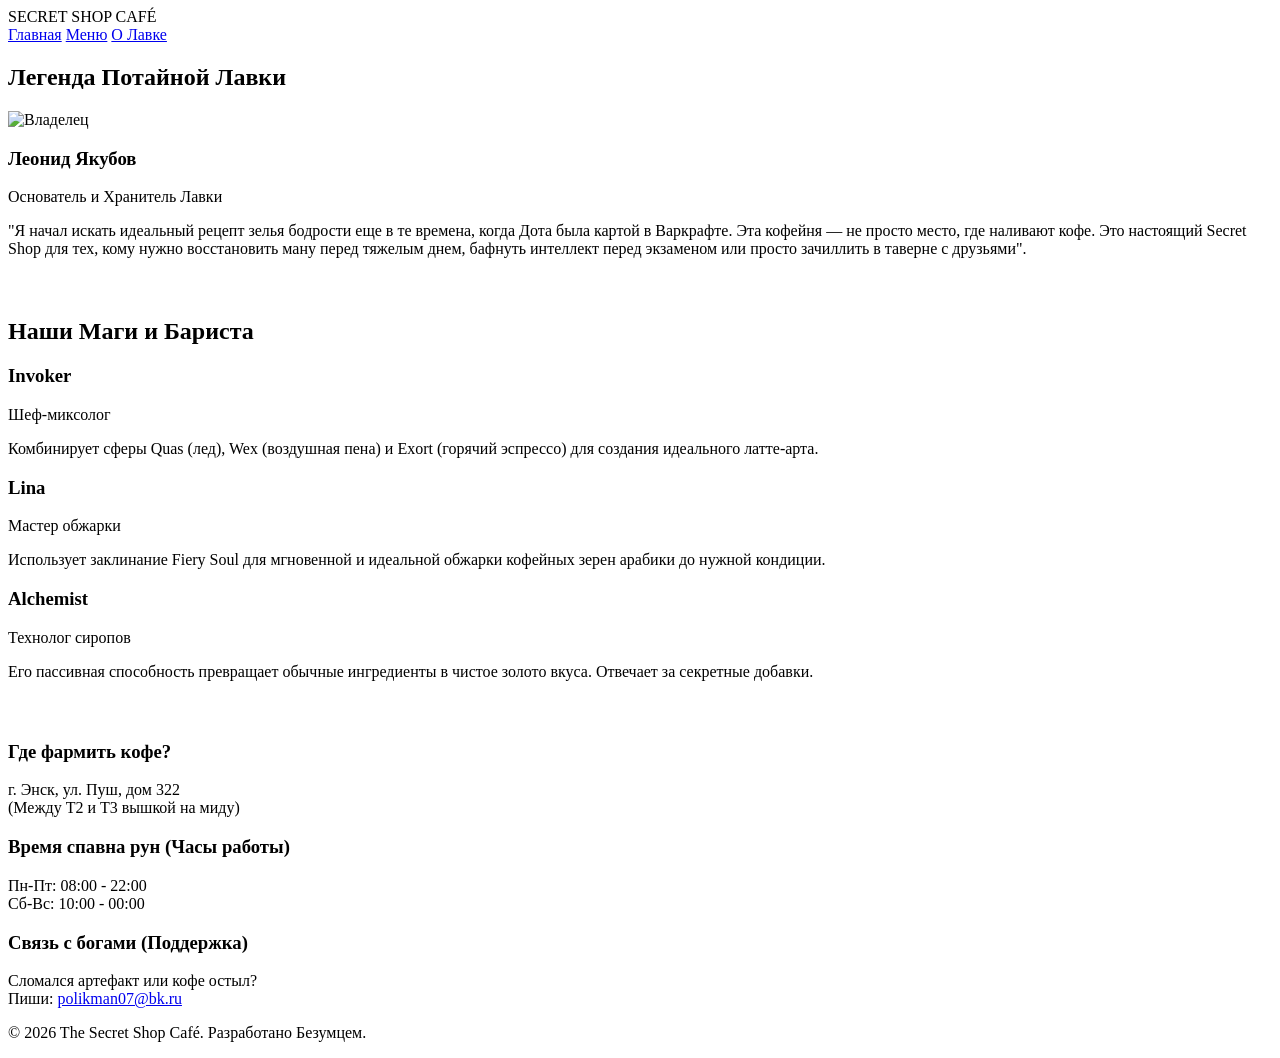
==== about.html @ e7c188d6 "Add files via upload" ====
<html>
<html lang="ru">
<head>
    <title>The Secret Shop Café | О Лавке</title>
    <link rel="stylesheet" href="style.css">
    <link href="https://fonts.googleapis.com/css2?family=Cinzel:wght@600;800&family=Roboto:wght@300;400;700&display=swap" rel="stylesheet">
</head>
<body>
    <header class="header">
        <div class="logo">SECRET SHOP <span>CAFÉ</span></div>
        <nav class="nav">
            <a href="index.html">Главная</a>
            <a href="menu.html">Меню</a>
            <a href="about.html" class="active">О Лавке</a>
        </nav>
    </header>

    <section class="about-section page-padding">
        <h2 class="section-title">Легенда Потайной Лавки</h2>
        
        <div class="owner-container">
            <img src="owner-avatar.jpg" alt="Владелец" class="owner-avatar">
            <div class="owner-info">
                <h3>Леонид Якубов</h3>
                <p class="role">Основатель и Хранитель Лавки</p>
                <p class="lore-text">
                    "Я начал искать идеальный рецепт зелья бодрости еще в те времена, когда Дота была картой в Варкрафте. Эта кофейня — не просто место, где наливают кофе. Это настоящий Secret Shop для тех, кому нужно восстановить ману перед тяжелым днем, бафнуть интеллект перед экзаменом или просто зачиллить в таверне с друзьями".
                </p>
            </div>
        </div>

<h2 class="section-title" style="margin-top: 60px;">Наши Маги и Бариста</h2>
        <div class="grid-container" style="margin-bottom: 60px;">
            <div class="hero-card">
                <div class="hero-avatar invoker"></div>
                <h3>Invoker</h3>
                <p class="role">Шеф-миксолог</p>
                <p>Комбинирует сферы Quas (лед), Wex (воздушная пена) и Exort (горячий эспрессо) для создания идеального латте-арта.</p>
            </div>
            <div class="hero-card">
                <div class="hero-avatar lina"></div>
                <h3>Lina</h3>
                <p class="role">Мастер обжарки</p>
                <p>Использует заклинание Fiery Soul для мгновенной и идеальной обжарки кофейных зерен арабики до нужной кондиции.</p>
            </div>
            <div class="hero-card">
                <div class="hero-avatar alchemist"></div>
                <h3>Alchemist</h3>
                <p class="role">Технолог сиропов</p>
                <p>Его пассивная способность превращает обычные ингредиенты в чистое золото вкуса. Отвечает за секретные добавки.</p>
            </div>
        </div>

        <div class="contacts-grid">
            <div class="contact-card">
                <h3>Где фармить кофе?</h3>
                <p>г. Энск, ул. Пуш, дом 322<br>(Между Т2 и Т3 вышкой на миду)</p>
            </div>
            <div class="contact-card">
                <h3>Время спавна рун (Часы работы)</h3>
                <p>Пн-Пт: 08:00 - 22:00<br>Сб-Вс: 10:00 - 00:00</p>
            </div>
            <div class="contact-card">
                <h3>Связь с богами (Поддержка)</h3>
                <p>Сломался артефакт или кофе остыл?<br>Пиши: <a href="mailto:polikman07@bk.ru" class="mail-link">polikman07@bk.ru</a></p>
            </div>
        </div>
    </section>

    <footer class="footer">
        <p>&copy; 2026 The Secret Shop Café. Разработано Безумцем.</p>
    </footer>
</body>
</html>
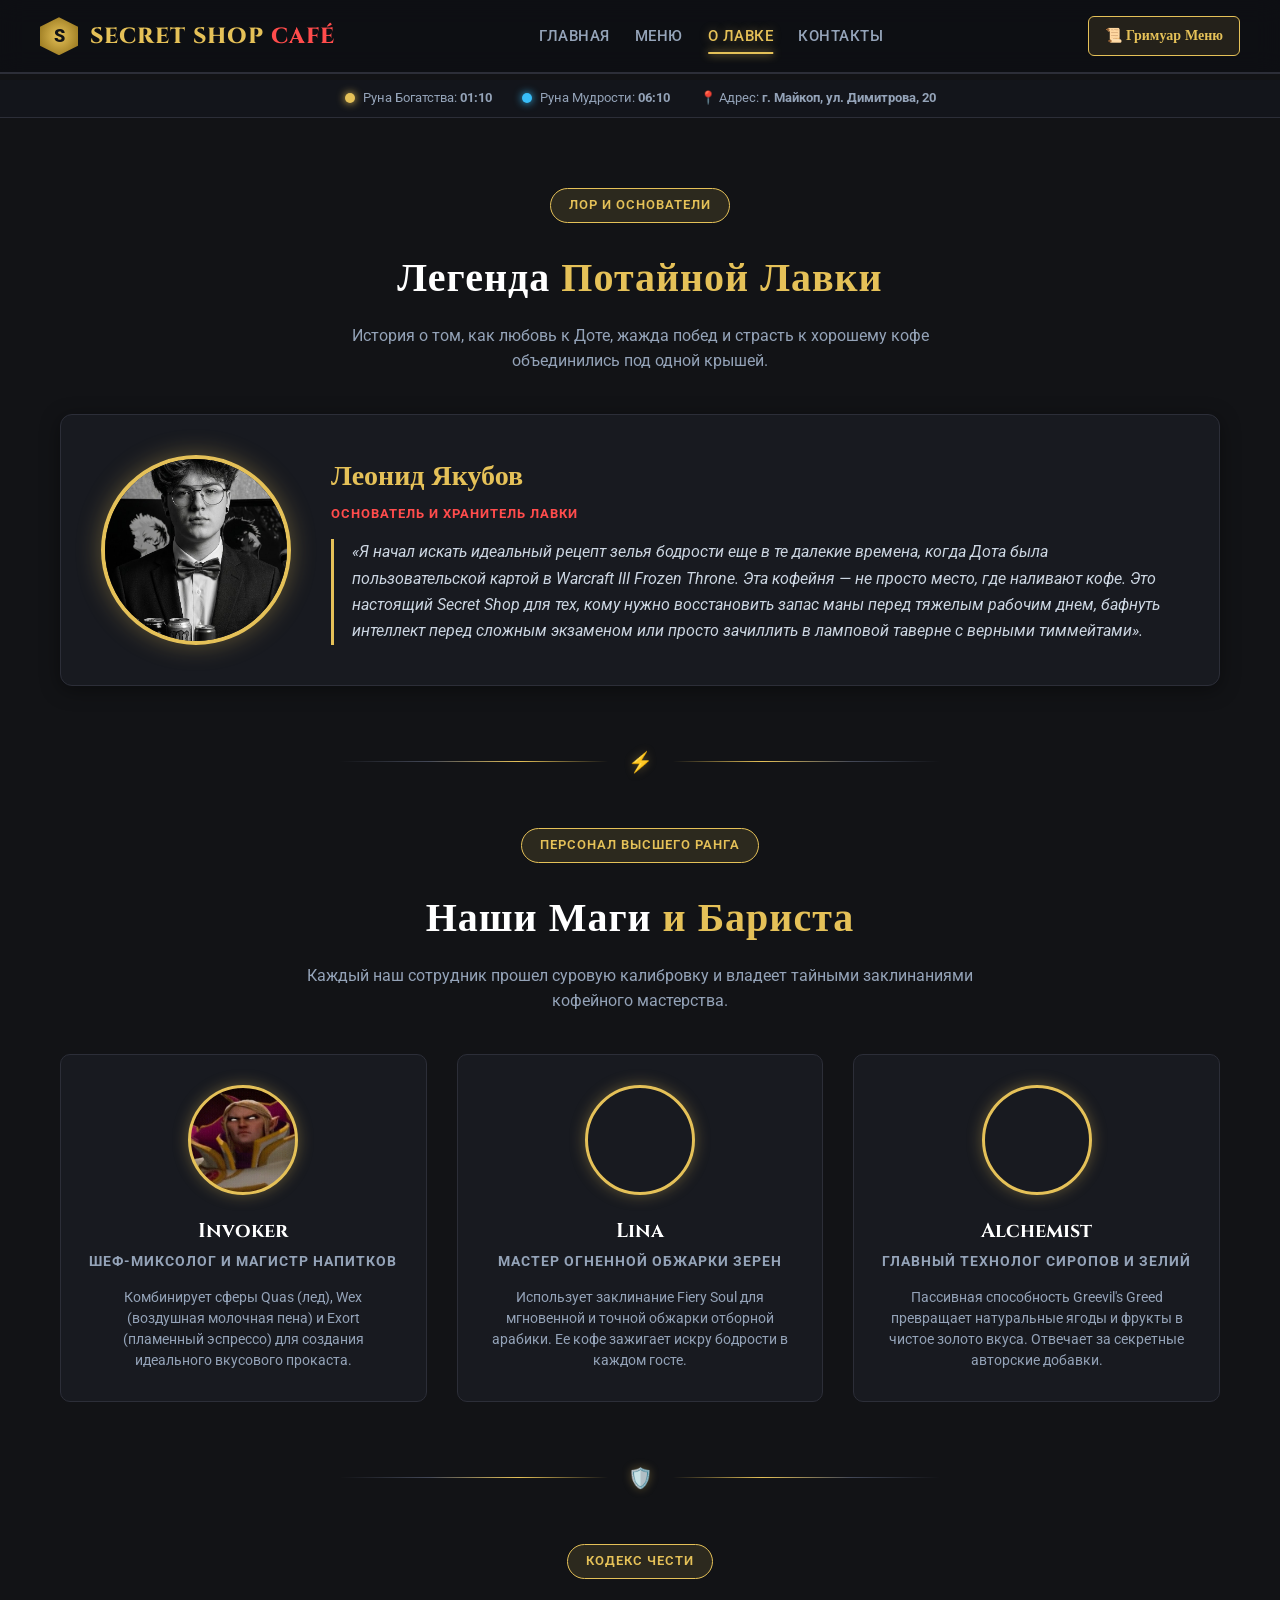
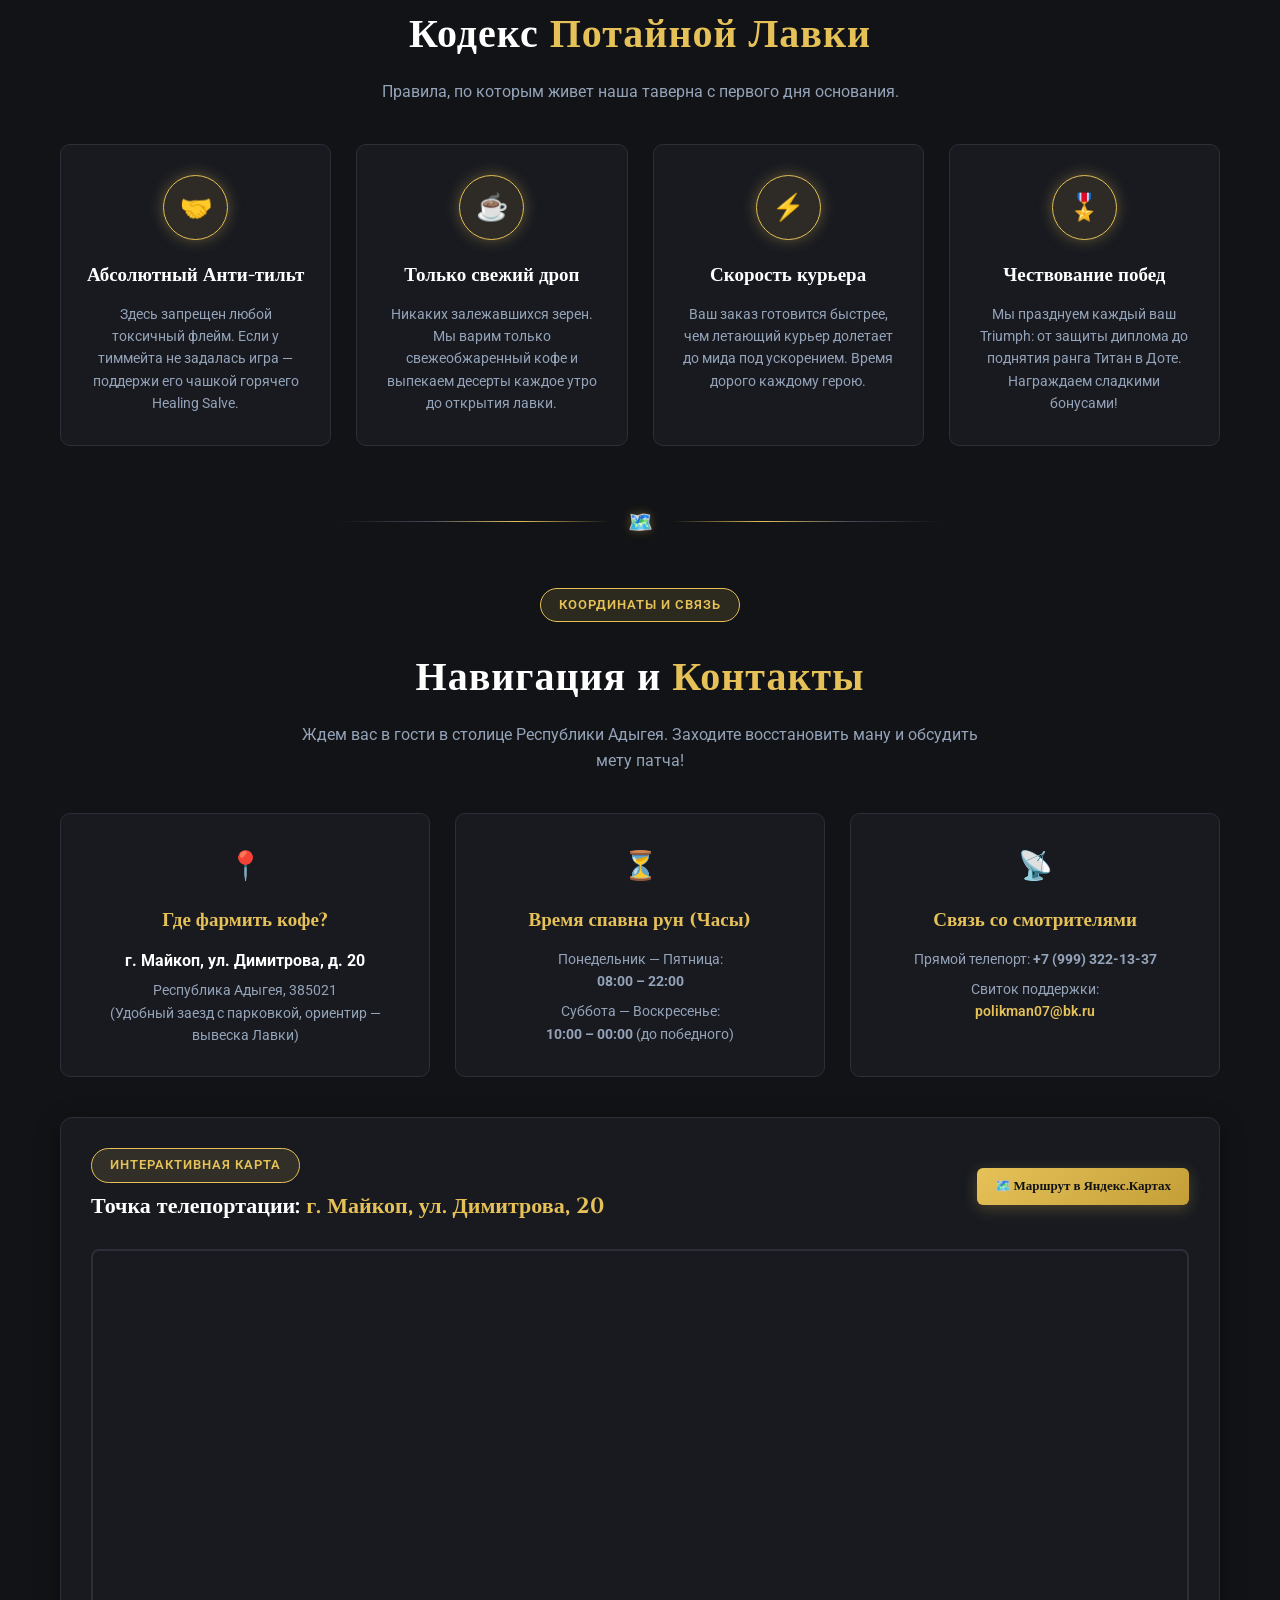
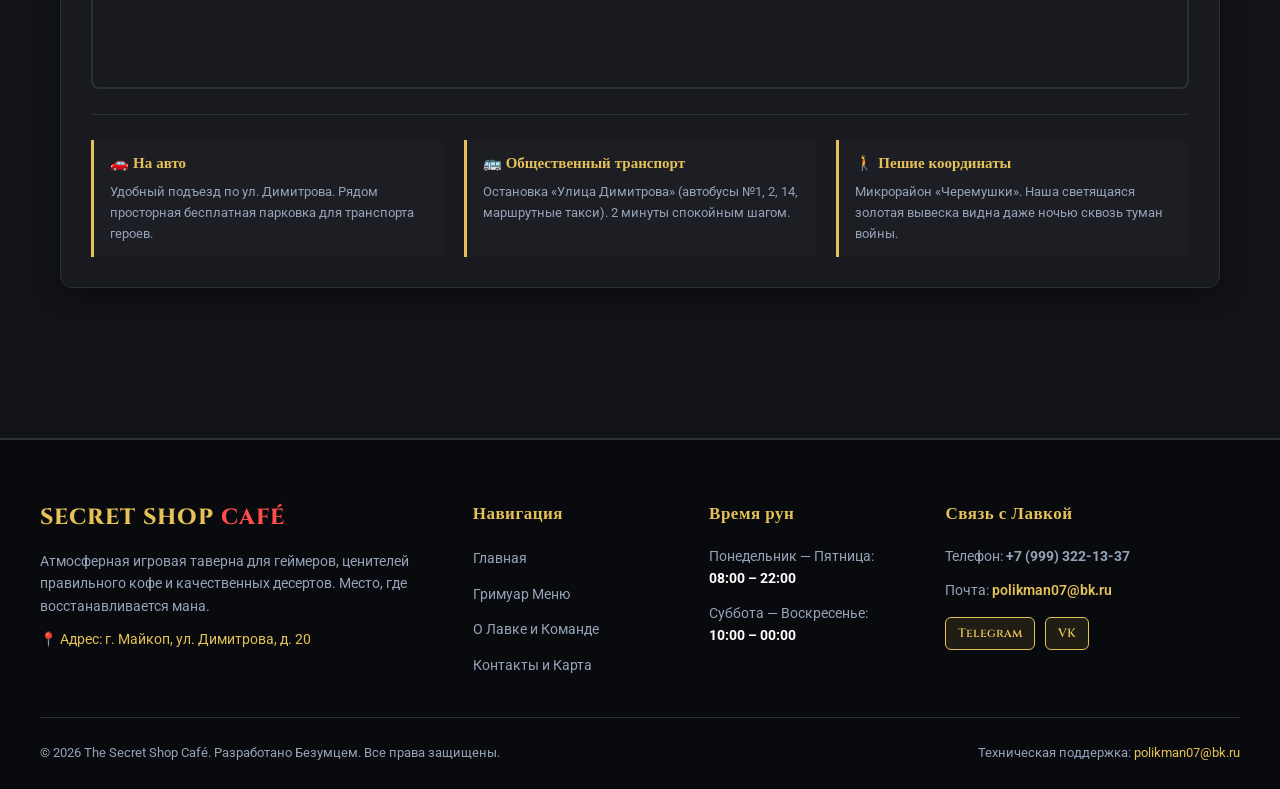
==== commit 4a678bb1: "Add files via upload" ====
--- a/about.html
+++ b/about.html
@@ -1,74 +1,324 @@
-<html>
-<html lang="ru">
-<head>
-    <title>The Secret Shop Café | О Лавке</title>
-    <link rel="stylesheet" href="style.css">
-    <link href="https://fonts.googleapis.com/css2?family=Cinzel:wght@600;800&family=Roboto:wght@300;400;700&display=swap" rel="stylesheet">
-</head>
-<body>
-    <header class="header">
-        <div class="logo">SECRET SHOP <span>CAFÉ</span></div>
-        <nav class="nav">
-            <a href="index.html">Главная</a>
-            <a href="menu.html">Меню</a>
-            <a href="about.html" class="active">О Лавке</a>
-        </nav>
-    </header>
-
-    <section class="about-section page-padding">
-        <h2 class="section-title">Легенда Потайной Лавки</h2>
-        
-        <div class="owner-container">
-            <img src="owner-avatar.jpg" alt="Владелец" class="owner-avatar">
-            <div class="owner-info">
-                <h3>Леонид Якубов</h3>
-                <p class="role">Основатель и Хранитель Лавки</p>
-                <p class="lore-text">
-                    "Я начал искать идеальный рецепт зелья бодрости еще в те времена, когда Дота была картой в Варкрафте. Эта кофейня — не просто место, где наливают кофе. Это настоящий Secret Shop для тех, кому нужно восстановить ману перед тяжелым днем, бафнуть интеллект перед экзаменом или просто зачиллить в таверне с друзьями".
-                </p>
-            </div>
-        </div>
-
-<h2 class="section-title" style="margin-top: 60px;">Наши Маги и Бариста</h2>
-        <div class="grid-container" style="margin-bottom: 60px;">
-            <div class="hero-card">
-                <div class="hero-avatar invoker"></div>
-                <h3>Invoker</h3>
-                <p class="role">Шеф-миксолог</p>
-                <p>Комбинирует сферы Quas (лед), Wex (воздушная пена) и Exort (горячий эспрессо) для создания идеального латте-арта.</p>
-            </div>
-            <div class="hero-card">
-                <div class="hero-avatar lina"></div>
-                <h3>Lina</h3>
-                <p class="role">Мастер обжарки</p>
-                <p>Использует заклинание Fiery Soul для мгновенной и идеальной обжарки кофейных зерен арабики до нужной кондиции.</p>
-            </div>
-            <div class="hero-card">
-                <div class="hero-avatar alchemist"></div>
-                <h3>Alchemist</h3>
-                <p class="role">Технолог сиропов</p>
-                <p>Его пассивная способность превращает обычные ингредиенты в чистое золото вкуса. Отвечает за секретные добавки.</p>
-            </div>
-        </div>
-
-        <div class="contacts-grid">
-            <div class="contact-card">
-                <h3>Где фармить кофе?</h3>
-                <p>г. Энск, ул. Пуш, дом 322<br>(Между Т2 и Т3 вышкой на миду)</p>
-            </div>
-            <div class="contact-card">
-                <h3>Время спавна рун (Часы работы)</h3>
-                <p>Пн-Пт: 08:00 - 22:00<br>Сб-Вс: 10:00 - 00:00</p>
-            </div>
-            <div class="contact-card">
-                <h3>Связь с богами (Поддержка)</h3>
-                <p>Сломался артефакт или кофе остыл?<br>Пиши: <a href="mailto:polikman07@bk.ru" class="mail-link">polikman07@bk.ru</a></p>
-            </div>
-        </div>
-    </section>
-
-    <footer class="footer">
-        <p>&copy; 2026 The Secret Shop Café. Разработано Безумцем.</p>
-    </footer>
-</body>
-</html>+<!DOCTYPE html>
+<html lang="ru">
+<head>
+    <meta charset="UTF-8">
+    <meta name="viewport" content="width=device-width, initial-scale=1.0">
+    <title>The Secret Shop Café | О Лавке и Магах</title>
+    <link rel="stylesheet" href="style.css">
+    <link rel="preconnect" href="https://fonts.googleapis.com">
+    <link rel="preconnect" href="https://fonts.gstatic.com" crossorigin>
+    <link href="https://fonts.googleapis.com/css2?family=Cinzel:wght@600;700;800;900&family=Roboto:wght@300;400;500;700&display=swap" rel="stylesheet">
+</head>
+<body>
+    <!-- Живой таймер спавна рун -->
+    <div class="rune-timer-bar">
+        <div class="rune-item">
+            <span class="rune-dot bounty"></span>
+            <span>Руна Богатства: <strong id="bounty-timer">02:30</strong></span>
+        </div>
+        <div class="rune-item">
+            <span class="rune-dot wisdom"></span>
+            <span>Руна Мудрости: <strong id="wisdom-timer">05:15</strong></span>
+        </div>
+        <div class="rune-item">
+            <span>📍 Адрес: <strong>г. Майкоп, ул. Димитрова, 20</strong></span>
+        </div>
+    </div>
+
+    <!-- Шапка сайта -->
+    <header class="header">
+        <a href="index.html" class="logo-container">
+            <div class="logo-crest">S</div>
+            <div class="logo-text">SECRET SHOP <span>CAFÉ</span></div>
+        </a>
+
+        <button class="menu-toggle" id="menuToggle" aria-label="Открыть навигацию">☰</button>
+
+        <nav class="nav" id="mainNav">
+            <a href="index.html">Главная</a>
+            <a href="menu.html">Меню</a>
+            <a href="about.html" class="active">О Лавке</a>
+            <a href="contacts.html">Контакты</a>
+        </nav>
+
+        <div class="header-actions">
+            <a href="menu.html" class="cart-btn">
+                <span>📜 Гримуар Меню</span>
+            </a>
+        </div>
+    </header>
+
+    <!-- Основное содержимое -->
+    <main class="page-padding">
+        <!-- Заголовок страницы -->
+        <div style="text-align: center; margin-bottom: 40px;">
+            <div class="hero-badge">Лор и Основатели</div>
+            <h1 class="section-title">Легенда <span>Потайной Лавки</span></h1>
+            <p class="section-subtitle">
+                История о том, как любовь к Доте, жажда побед и страсть к хорошему кофе объединились под одной крышей.
+            </p>
+        </div>
+
+        <!-- Карточка основателя -->
+        <div class="owner-container">
+            <img src="owner-avatar.jpg" alt="Леонид Якубов - Основатель" class="owner-avatar">
+            <div class="owner-info">
+                <h3>Леонид Якубов</h3>
+                <p class="role">Основатель и Хранитель Лавки</p>
+                <p class="lore-text">
+                    «Я начал искать идеальный рецепт зелья бодрости еще в те далекие времена, когда Дота была пользовательской картой в Warcraft III Frozen Throne. Эта кофейня — не просто место, где наливают кофе. Это настоящий Secret Shop для тех, кому нужно восстановить запас маны перед тяжелым рабочим днем, бафнуть интеллект перед сложным экзаменом или просто зачиллить в ламповой таверне с верными тиммейтами».
+                </p>
+            </div>
+        </div>
+
+        <!-- Разделитель -->
+        <div class="divider">
+            <span class="divider-icon">⚡</span>
+        </div>
+
+        <!-- КОМАНДА МАГОВ И БАРИСТА -->
+        <section style="margin-bottom: 60px;">
+            <div style="text-align: center;">
+                <div class="hero-badge">Персонал высшего ранга</div>
+                <h2 class="section-title">Наши Маги <span>и Бариста</span></h2>
+                <p class="section-subtitle">
+                    Каждый наш сотрудник прошел суровую калибровку и владеет тайными заклинаниями кофейного мастерства.
+                </p>
+            </div>
+
+            <div class="grid-container">
+                <!-- Карточка 1: Invoker -->
+                <div class="hero-card">
+                    <div class="hero-avatar invoker"></div>
+                    <h3>Invoker</h3>
+                    <p class="role">Шеф-миксолог и Магистр напитков</p>
+                    <p>Комбинирует сферы Quas (лед), Wex (воздушная молочная пена) и Exort (пламенный эспрессо) для создания идеального вкусового прокаста.</p>
+                </div>
+
+                <!-- Карточка 2: Lina -->
+                <div class="hero-card">
+                    <div class="hero-avatar lina"></div>
+                    <h3>Lina</h3>
+                    <p class="role">Мастер огненной обжарки зерен</p>
+                    <p>Использует заклинание Fiery Soul для мгновенной и точной обжарки отборной арабики. Ее кофе зажигает искру бодрости в каждом госте.</p>
+                </div>
+
+                <!-- Карточка 3: Alchemist -->
+                <div class="hero-card">
+                    <div class="hero-avatar alchemist"></div>
+                    <h3>Alchemist</h3>
+                    <p class="role">Главный технолог сиропов и зелий</p>
+                    <p>Пассивная способность Greevil's Greed превращает натуральные ягоды и фрукты в чистое золото вкуса. Отвечает за секретные авторские добавки.</p>
+                </div>
+            </div>
+        </section>
+
+        <!-- Разделитель -->
+        <div class="divider">
+            <span class="divider-icon">🛡️</span>
+        </div>
+
+        <!-- ЦЕННОСТИ И ПРАВИЛА ЛАВКИ -->
+        <section style="margin-bottom: 60px;">
+            <div style="text-align: center;">
+                <div class="hero-badge">Кодекс чести</div>
+                <h2 class="section-title">Кодекс <span>Потайной Лавки</span></h2>
+                <p class="section-subtitle">
+                    Правила, по которым живет наша таверна с первого дня основания.
+                </p>
+            </div>
+
+            <div class="features-grid">
+                <div class="feature-card">
+                    <div class="feature-icon-box">🤝</div>
+                    <h3>Абсолютный Анти-тильт</h3>
+                    <p>Здесь запрещен любой токсичный флейм. Если у тиммейта не задалась игра — поддержи его чашкой горячего Healing Salve.</p>
+                </div>
+
+                <div class="feature-card">
+                    <div class="feature-icon-box">☕</div>
+                    <h3>Только свежий дроп</h3>
+                    <p>Никаких залежавшихся зерен. Мы варим только свежеобжаренный кофе и выпекаем десерты каждое утро до открытия лавки.</p>
+                </div>
+
+                <div class="feature-card">
+                    <div class="feature-icon-box">⚡</div>
+                    <h3>Скорость курьера</h3>
+                    <p>Ваш заказ готовится быстрее, чем летающий курьер долетает до мида под ускорением. Время дорого каждому герою.</p>
+                </div>
+
+                <div class="feature-card">
+                    <div class="feature-icon-box">🎖️</div>
+                    <h3>Чествование побед</h3>
+                    <p>Мы празднуем каждый ваш Triumph: от защиты диплома до поднятия ранга Титан в Доте. Награждаем сладкими бонусами!</p>
+                </div>
+            </div>
+        </section>
+
+        <!-- Разделитель -->
+        <div class="divider">
+            <span class="divider-icon">🗺️</span>
+        </div>
+
+        <!-- БЛОК НАВИГАЦИИ И КОНТАКТОВ -->
+        <section class="contacts-wrapper" id="contacts">
+            <div style="text-align: center; margin-bottom: 30px;">
+                <div class="hero-badge">Координаты и связь</div>
+                <h2 class="section-title">Навигация и <span>Контакты</span></h2>
+                <p class="section-subtitle">
+                    Ждем вас в гости в столице Республики Адыгея. Заходите восстановить ману и обсудить мету патча!
+                </p>
+            </div>
+
+            <div class="contacts-grid">
+                <!-- Карточка 1: Адрес -->
+                <div class="contact-card">
+                    <div class="contact-icon">📍</div>
+                    <h3>Где фармить кофе?</h3>
+                    <p class="highlight-address">г. Майкоп, ул. Димитрова, д. 20</p>
+                    <p>Республика Адыгея, 385021<br>(Удобный заезд с парковкой, ориентир — вывеска Лавки)</p>
+                </div>
+
+                <!-- Карточка 2: Часы работы -->
+                <div class="contact-card">
+                    <div class="contact-icon">⏳</div>
+                    <h3>Время спавна рун (Часы)</h3>
+                    <p>Понедельник — Пятница:<br><strong>08:00 – 22:00</strong></p>
+                    <p style="margin-top: 8px;">Суббота — Воскресенье:<br><strong>10:00 – 00:00</strong> (до победного)</p>
+                </div>
+
+                <!-- Карточка 3: Связь -->
+                <div class="contact-card">
+                    <div class="contact-icon">📡</div>
+                    <h3>Связь со смотрителями</h3>
+                    <p>Прямой телепорт: <strong>+7 (999) 322-13-37</strong></p>
+                    <p style="margin-top: 8px;">
+                        Свиток поддержки:<br>
+                        <a href="mailto:polikman07@bk.ru" class="mail-link">polikman07@bk.ru</a>
+                    </p>
+                </div>
+            </div>
+
+            <!-- Интерактивная карта: Майкоп, ул. Димитрова, 20 -->
+            <div class="map-section">
+                <div class="map-header">
+                    <div>
+                        <div class="hero-badge" style="margin-bottom: 6px;">Интерактивная карта</div>
+                        <h3>Точка телепортации: <span>г. Майкоп, ул. Димитрова, 20</span></h3>
+                    </div>
+                    <div>
+                        <a href="https://yandex.ru/maps/?pt=40.063598,44.621252&z=17&l=map" target="_blank" class="btn btn-sm">
+                            🗺️ Маршрут в Яндекс.Картах
+                        </a>
+                    </div>
+                </div>
+
+                <div class="map-container">
+                    <iframe 
+                        title="Карта Лавки: Майкоп, ул. Димитрова, 20" 
+                        src="https://yandex.ru/map-widget/v1/?ll=40.063598%2C44.621252&z=16&pt=40.063598%2C44.621252%2Cpm2rdm" 
+                        allowfullscreen="true">
+                    </iframe>
+                </div>
+
+                <div class="map-route-guide">
+                    <div class="route-item">
+                        <h4>🚗 На авто</h4>
+                        <p>Удобный подъезд по ул. Димитрова. Рядом просторная бесплатная парковка для транспорта героев.</p>
+                    </div>
+                    <div class="route-item">
+                        <h4>🚌 Общественный транспорт</h4>
+                        <p>Остановка «Улица Димитрова» (автобусы №1, 2, 14, маршрутные такси). 2 минуты спокойным шагом.</p>
+                    </div>
+                    <div class="route-item">
+                        <h4>🚶 Пешие координаты</h4>
+                        <p>Микрорайон «Черемушки». Наша светящаяся золотая вывеска видна даже ночью сквозь туман войны.</p>
+                    </div>
+                </div>
+            </div>
+
+
+        </section>
+    </main>
+
+    <!-- Подвал сайта -->
+    <footer class="footer">
+        <div class="footer-top">
+            <div class="footer-col">
+                <div class="logo-text" style="margin-bottom: 15px;">SECRET SHOP <span>CAFÉ</span></div>
+                <p>
+                    Атмосферная игровая таверна для геймеров, ценителей правильного кофе и качественных десертов. Место, где восстанавливается мана.
+                </p>
+                <p style="color: var(--gold); font-size: 13.5px;">
+                    📍 Адрес: г. Майкоп, ул. Димитрова, д. 20
+                </p>
+            </div>
+
+            <div class="footer-col">
+                <h4>Навигация</h4>
+                <ul class="footer-links">
+                    <li><a href="index.html">Главная</a></li>
+                    <li><a href="menu.html">Гримуар Меню</a></li>
+                    <li><a href="about.html">О Лавке и Команде</a></li>
+                    <li><a href="contacts.html">Контакты и Карта</a></li>
+                </ul>
+            </div>
+
+            <div class="footer-col">
+                <h4>Время рун</h4>
+                <p>Понедельник — Пятница:<br><strong style="color:#fff;">08:00 – 22:00</strong></p>
+                <p>Суббота — Воскресенье:<br><strong style="color:#fff;">10:00 – 00:00</strong></p>
+            </div>
+
+            <div class="footer-col">
+                <h4>Связь с Лавкой</h4>
+                <p>Телефон: <strong>+7 (999) 322-13-37</strong></p>
+                <p>Почта: <a href="mailto:polikman07@bk.ru" class="mail-link">polikman07@bk.ru</a></p>
+                <div style="margin-top: 15px; display: flex; gap: 10px;">
+                    <a href="https://t.me" target="_blank" class="cart-btn" style="padding: 6px 12px; font-size: 12px;">Telegram</a>
+                    <a href="https://vk.com" target="_blank" class="cart-btn" style="padding: 6px 12px; font-size: 12px;">VK</a>
+                </div>
+            </div>
+        </div>
+
+        <div class="footer-bottom">
+            <p>&copy; 2026 The Secret Shop Café. Разработано Безумцем. Все права защищены.</p>
+            <p>Техническая поддержка: <a href="mailto:polikman07@bk.ru">polikman07@bk.ru</a></p>
+        </div>
+    </footer>
+
+    <!-- Скрипты сайта -->
+    <script>
+        // Мобильное меню
+        const menuToggle = document.getElementById('menuToggle');
+        const mainNav = document.getElementById('mainNav');
+        if (menuToggle) {
+            menuToggle.addEventListener('click', () => {
+                mainNav.classList.toggle('open');
+            });
+        }
+
+        // Таймер спавна рун
+        function startRuneTimers() {
+            setInterval(() => {
+                const now = new Date();
+                const totalSeconds = now.getMinutes() * 60 + now.getSeconds();
+
+                const bountyRemain = 180 - (totalSeconds % 180);
+                const bMin = String(Math.floor(bountyRemain / 60)).padStart(2, '0');
+                const bSec = String(bountyRemain % 60).padStart(2, '0');
+                const bEl = document.getElementById('bounty-timer');
+                if (bEl) bEl.innerText = `${bMin}:${bSec}`;
+
+                const wisdomRemain = 420 - (totalSeconds % 420);
+                const wMin = String(Math.floor(wisdomRemain / 60)).padStart(2, '0');
+                const wSec = String(wisdomRemain % 60).padStart(2, '0');
+                const wEl = document.getElementById('wisdom-timer');
+                if (wEl) wEl.innerText = `${wMin}:${wSec}`;
+            }, 1000);
+        }
+
+        startRuneTimers();
+    </script>
+</body>
+</html>
--- a/style.css
+++ b/style.css
@@ -0,0 +1,1626 @@
+/* ==========================================================================
+   THE SECRET SHOP CAFÉ - ОСНОВНЫЕ СТИЛИ (DOTA 2 THEMED TAVERN)
+   ========================================================================== */
+
+:root {
+    --bg-darker: #0a0b0e;
+    --bg-main: #121316;
+    --bg-card: #181a20;
+    --bg-card-hover: #1f222b;
+    --gold: #e5c158;
+    --gold-light: #f7df8b;
+    --gold-glow: rgba(229, 193, 88, 0.35);
+    --crimson: #ff4c4c;
+    --crimson-hover: #ff2a2a;
+    --crimson-glow: rgba(255, 76, 76, 0.35);
+    --mana: #38bdf8;
+    --mana-glow: rgba(56, 189, 248, 0.35);
+    --health: #4ade80;
+    --health-glow: rgba(74, 222, 128, 0.35);
+    --border: #2c2e38;
+    --border-highlight: #434857;
+    --text-main: #e2e8f0;
+    --text-muted: #94a3b8;
+    --transition: all 0.3s cubic-bezier(0.4, 0, 0.2, 1);
+    --font-heading: 'Cinzel', serif;
+    --font-body: 'Roboto', sans-serif;
+}
+
+* {
+    margin: 0;
+    padding: 0;
+    box-sizing: border-box;
+}
+
+html {
+    scroll-behavior: smooth;
+}
+
+body {
+    font-family: var(--font-body);
+    background-color: var(--bg-main);
+    color: var(--text-main);
+    padding-top: 80px;
+    line-height: 1.6;
+    overflow-x: hidden;
+}
+
+/* Кастомный скроллбар */
+::-webkit-scrollbar {
+    width: 10px;
+}
+::-webkit-scrollbar-track {
+    background: var(--bg-darker);
+}
+::-webkit-scrollbar-thumb {
+    background: #2d313d;
+    border-radius: 5px;
+    border: 1px solid var(--border);
+}
+::-webkit-scrollbar-thumb:hover {
+    background: var(--gold);
+}
+
+/* ==========================================================================
+   ШАПКА (HEADER) И НАВИГАЦИЯ
+   ========================================================================== */
+.header {
+    background-color: rgba(14, 15, 19, 0.95);
+    border-bottom: 2px solid var(--border);
+    padding: 16px 40px;
+    display: flex;
+    justify-content: space-between;
+    align-items: center;
+    position: fixed;
+    width: 100%;
+    top: 0;
+    left: 0;
+    z-index: 1000;
+    backdrop-filter: blur(12px);
+    transition: var(--transition);
+}
+
+.logo-container {
+    display: flex;
+    align-items: center;
+    gap: 12px;
+    text-decoration: none;
+}
+
+.logo-crest {
+    width: 38px;
+    height: 38px;
+    background: radial-gradient(circle, #e5c158 0%, #8b6b15 100%);
+    clip-path: polygon(50% 0%, 100% 25%, 100% 75%, 50% 100%, 0% 75%, 0% 25%);
+    display: flex;
+    align-items: center;
+    justify-content: center;
+    font-weight: 900;
+    color: #121316;
+    font-size: 18px;
+    box-shadow: 0 0 15px var(--gold-glow);
+    transition: var(--transition);
+}
+
+.logo-container:hover .logo-crest {
+    transform: rotate(15deg) scale(1.08);
+}
+
+.logo-text {
+    font-family: var(--font-heading);
+    font-size: 22px;
+    font-weight: 800;
+    color: var(--gold);
+    letter-spacing: 1px;
+}
+
+.logo-text span {
+    color: var(--crimson);
+}
+
+.nav {
+    display: flex;
+    align-items: center;
+    gap: 25px;
+}
+
+.nav a {
+    color: var(--text-muted);
+    text-decoration: none;
+    font-weight: 500;
+    font-size: 15px;
+    text-transform: uppercase;
+    letter-spacing: 0.5px;
+    transition: var(--transition);
+    position: relative;
+    padding: 6px 0;
+}
+
+.nav a::after {
+    content: '';
+    position: absolute;
+    bottom: 0;
+    left: 50%;
+    width: 0;
+    height: 2px;
+    background: var(--gold);
+    transition: var(--transition);
+    transform: translateX(-50%);
+    box-shadow: 0 0 8px var(--gold);
+}
+
+.nav a:hover,
+.nav a.active {
+    color: var(--gold);
+    text-shadow: 0 0 10px var(--gold-glow);
+}
+
+.nav a:hover::after,
+.nav a.active::after {
+    width: 100%;
+}
+
+.header-actions {
+    display: flex;
+    align-items: center;
+    gap: 15px;
+}
+
+.cart-btn {
+    background: rgba(229, 193, 88, 0.1);
+    border: 1px solid var(--gold);
+    color: var(--gold);
+    padding: 8px 16px;
+    border-radius: 6px;
+    cursor: pointer;
+    font-family: var(--font-heading);
+    font-weight: 600;
+    font-size: 14px;
+    display: flex;
+    align-items: center;
+    gap: 8px;
+    transition: var(--transition);
+    text-decoration: none;
+}
+
+.cart-btn:hover {
+    background: var(--gold);
+    color: var(--bg-darker);
+    box-shadow: 0 0 15px var(--gold-glow);
+}
+
+.cart-badge {
+    background: var(--crimson);
+    color: #fff;
+    border-radius: 50%;
+    width: 20px;
+    height: 20px;
+    display: inline-flex;
+    align-items: center;
+    justify-content: center;
+    font-size: 11px;
+    font-weight: bold;
+}
+
+/* Мобильный бургер */
+.menu-toggle {
+    display: none;
+    background: transparent;
+    border: none;
+    color: var(--gold);
+    font-size: 26px;
+    cursor: pointer;
+}
+
+/* ==========================================================================
+   КНОПКИ И БЕЙДЖИ
+   ========================================================================== */
+.btn {
+    display: inline-flex;
+    align-items: center;
+    justify-content: center;
+    gap: 10px;
+    background: linear-gradient(135deg, #e5c158 0%, #c49f38 100%);
+    color: #121316;
+    padding: 14px 32px;
+    text-decoration: none;
+    font-family: var(--font-heading);
+    font-weight: 700;
+    font-size: 15px;
+    border-radius: 6px;
+    border: none;
+    cursor: pointer;
+    transition: var(--transition);
+    box-shadow: 0 4px 15px rgba(229, 193, 88, 0.25);
+}
+
+.btn:hover {
+    background: linear-gradient(135deg, #fff 0%, #e5c158 100%);
+    transform: translateY(-2px);
+    box-shadow: 0 8px 25px var(--gold-glow);
+    color: #121316;
+}
+
+.btn-secondary {
+    background: transparent;
+    color: var(--text-main);
+    border: 1px solid var(--border-highlight);
+    box-shadow: none;
+}
+
+.btn-secondary:hover {
+    background: rgba(255, 255, 255, 0.05);
+    border-color: var(--gold);
+    color: var(--gold);
+    box-shadow: 0 0 15px var(--gold-glow);
+}
+
+.btn-crimson {
+    background: linear-gradient(135deg, #ff4c4c 0%, #b82828 100%);
+    color: #fff;
+    box-shadow: 0 4px 15px var(--crimson-glow);
+}
+
+.btn-crimson:hover {
+    background: linear-gradient(135deg, #ff6b6b 0%, #ff4c4c 100%);
+    box-shadow: 0 8px 25px var(--crimson-glow);
+    color: #fff;
+}
+
+.btn-sm {
+    padding: 8px 18px;
+    font-size: 13px;
+}
+
+/* ==========================================================================
+   ДЕКОРАТИВНЫЙ РАЗДЕЛИТЕЛЬ (DIVIDER)
+   ========================================================================== */
+.divider {
+    display: flex;
+    align-items: center;
+    justify-content: center;
+    gap: 20px;
+    margin: 50px auto;
+    max-width: 600px;
+    position: relative;
+}
+
+.divider::before,
+.divider::after {
+    content: '';
+    flex: 1;
+    height: 1px;
+    background: linear-gradient(90deg, transparent, var(--border-highlight), var(--gold), transparent);
+}
+
+.divider::after {
+    background: linear-gradient(90deg, transparent, var(--gold), var(--border-highlight), transparent);
+}
+
+.divider-icon {
+    color: var(--gold);
+    font-size: 20px;
+    text-shadow: 0 0 10px var(--gold-glow);
+    animation: pulseRune 3s infinite ease-in-out;
+}
+
+@keyframes pulseRune {
+    0%, 100% { transform: scale(1); opacity: 0.8; }
+    50% { transform: scale(1.15); opacity: 1; text-shadow: 0 0 18px var(--gold); }
+}
+
+/* ==========================================================================
+   ГЛАВНЫЙ ЭКРАН (HERO)
+   ========================================================================== */
+.hero {
+    background: linear-gradient(rgba(10, 11, 14, 0.75), rgba(18, 19, 22, 0.95)), url('cafe-bg.jpg') center/cover no-repeat;
+    min-height: calc(100vh - 80px);
+    display: flex;
+    flex-direction: column;
+    justify-content: center;
+    align-items: center;
+    text-align: center;
+    padding: 60px 20px;
+    position: relative;
+}
+
+.hero::after {
+    content: '';
+    position: absolute;
+    bottom: 0;
+    left: 0;
+    width: 100%;
+    height: 120px;
+    background: linear-gradient(to top, var(--bg-main), transparent);
+    pointer-events: none;
+}
+
+.hero-content {
+    max-width: 860px;
+    z-index: 2;
+    animation: fadeIn 0.8s ease-out;
+}
+
+.hero-badge {
+    display: inline-flex;
+    align-items: center;
+    gap: 8px;
+    background: rgba(229, 193, 88, 0.12);
+    border: 1px solid var(--gold);
+    color: var(--gold);
+    padding: 6px 18px;
+    border-radius: 50px;
+    font-size: 13px;
+    font-weight: 600;
+    letter-spacing: 1px;
+    text-transform: uppercase;
+    margin-bottom: 24px;
+}
+
+.hero-content h1 {
+    font-family: var(--font-heading);
+    font-size: clamp(32px, 5vw, 54px);
+    color: #fff;
+    margin-bottom: 20px;
+    line-height: 1.2;
+    text-shadow: 0 2px 20px rgba(0, 0, 0, 0.8);
+}
+
+.hero-content h1 span {
+    color: var(--gold);
+    text-shadow: 0 0 20px var(--gold-glow);
+}
+
+.hero-content p {
+    font-size: clamp(16px, 2vw, 20px);
+    color: #b0b8c7;
+    margin-bottom: 35px;
+    max-width: 700px;
+    margin-left: auto;
+    margin-right: auto;
+}
+
+.hero-buttons {
+    display: flex;
+    flex-wrap: wrap;
+    gap: 20px;
+    justify-content: center;
+    margin-bottom: 50px;
+}
+
+/* Статистика на Hero */
+.hero-stats {
+    display: grid;
+    grid-template-columns: repeat(4, 1fr);
+    gap: 20px;
+    max-width: 900px;
+    width: 100%;
+    z-index: 2;
+    margin-top: 20px;
+}
+
+.stat-item {
+    background: rgba(24, 26, 32, 0.8);
+    border: 1px solid var(--border);
+    padding: 18px 15px;
+    border-radius: 8px;
+    backdrop-filter: blur(8px);
+    text-align: center;
+    transition: var(--transition);
+}
+
+.stat-item:hover {
+    border-color: var(--gold);
+    transform: translateY(-4px);
+    box-shadow: 0 8px 20px rgba(0,0,0,0.4);
+}
+
+.stat-num {
+    font-family: var(--font-heading);
+    font-size: 28px;
+    font-weight: 800;
+    color: var(--gold);
+    margin-bottom: 4px;
+}
+
+.stat-label {
+    font-size: 12px;
+    color: var(--text-muted);
+    text-transform: uppercase;
+    letter-spacing: 0.5px;
+}
+
+/* ==========================================================================
+   СЕКЦИИ И ТИПОГРАФИКА
+   ========================================================================== */
+.page-padding {
+    padding: 70px 40px;
+    max-width: 1240px;
+    margin: 0 auto;
+}
+
+.section-title {
+    font-family: var(--font-heading);
+    font-size: clamp(28px, 4vw, 40px);
+    text-align: center;
+    color: #fff;
+    margin-bottom: 12px;
+    letter-spacing: 1px;
+}
+
+.section-title span {
+    color: var(--gold);
+}
+
+.section-subtitle {
+    text-align: center;
+    color: var(--text-muted);
+    font-size: 16px;
+    max-width: 680px;
+    margin: 0 auto 40px;
+}
+
+.category-title {
+    color: var(--gold);
+    font-family: var(--font-heading);
+    margin: 40px 0 24px;
+    font-size: 24px;
+    display: flex;
+    align-items: center;
+    gap: 12px;
+    border-left: 4px solid var(--gold);
+    padding-left: 14px;
+}
+
+/* ==========================================================================
+   БЛОК ПРЕИМУЩЕСТВА (FEATURES)
+   ========================================================================== */
+.features-grid {
+    display: grid;
+    grid-template-columns: repeat(auto-fit, minmax(260px, 1fr));
+    gap: 25px;
+    margin-bottom: 40px;
+}
+
+.feature-card {
+    background: var(--bg-card);
+    border: 1px solid var(--border);
+    border-radius: 10px;
+    padding: 30px 25px;
+    text-align: center;
+    transition: var(--transition);
+    position: relative;
+    overflow: hidden;
+}
+
+.feature-card::before {
+    content: '';
+    position: absolute;
+    top: 0;
+    left: 0;
+    width: 100%;
+    height: 3px;
+    background: linear-gradient(90deg, transparent, var(--gold), transparent);
+    opacity: 0;
+    transition: var(--transition);
+}
+
+.feature-card:hover {
+    transform: translateY(-8px);
+    border-color: var(--gold);
+    box-shadow: 0 12px 30px rgba(0, 0, 0, 0.4), 0 0 20px var(--gold-glow);
+}
+
+.feature-card:hover::before {
+    opacity: 1;
+}
+
+.feature-icon-box {
+    width: 65px;
+    height: 65px;
+    margin: 0 auto 20px;
+    background: rgba(229, 193, 88, 0.1);
+    border: 1px solid var(--gold);
+    border-radius: 50%;
+    display: flex;
+    align-items: center;
+    justify-content: center;
+    font-size: 26px;
+    color: var(--gold);
+    box-shadow: 0 0 15px var(--gold-glow);
+    transition: var(--transition);
+}
+
+.feature-card:hover .feature-icon-box {
+    transform: scale(1.1);
+    background: var(--gold);
+    color: var(--bg-darker);
+}
+
+.feature-card h3 {
+    font-family: var(--font-heading);
+    font-size: 19px;
+    color: #fff;
+    margin-bottom: 12px;
+}
+
+.feature-card p {
+    color: var(--text-muted);
+    font-size: 14px;
+    line-height: 1.6;
+}
+
+/* ==========================================================================
+   БЛОК ЭТАПЫ (STEPS / TIMELINE)
+   ========================================================================== */
+.steps-container {
+    display: grid;
+    grid-template-columns: repeat(auto-fit, minmax(230px, 1fr));
+    gap: 25px;
+    margin-top: 40px;
+    position: relative;
+}
+
+.step-card {
+    background: var(--bg-card);
+    border: 1px solid var(--border);
+    border-radius: 10px;
+    padding: 30px 20px;
+    position: relative;
+    transition: var(--transition);
+}
+
+.step-card:hover {
+    border-color: var(--gold);
+    transform: translateY(-5px);
+}
+
+.step-number {
+    position: absolute;
+    top: -18px;
+    left: 25px;
+    width: 38px;
+    height: 38px;
+    background: var(--gold);
+    color: var(--bg-darker);
+    font-family: var(--font-heading);
+    font-weight: 800;
+    font-size: 16px;
+    border-radius: 50%;
+    display: flex;
+    align-items: center;
+    justify-content: center;
+    box-shadow: 0 0 15px var(--gold-glow);
+}
+
+.step-card h3 {
+    font-family: var(--font-heading);
+    font-size: 18px;
+    color: #fff;
+    margin-top: 10px;
+    margin-bottom: 10px;
+}
+
+.step-card p {
+    font-size: 13.5px;
+    color: var(--text-muted);
+    line-height: 1.5;
+}
+
+/* ==========================================================================
+   СЕТКА БЛЮД И КАРТОЧКИ (MENU CARDS)
+   ========================================================================== */
+.grid-container {
+    display: grid;
+    grid-template-columns: repeat(auto-fill, minmax(320px, 1fr));
+    gap: 30px;
+    margin-bottom: 40px;
+}
+
+.card {
+    background: var(--bg-card);
+    border: 1px solid var(--border);
+    border-radius: 10px;
+    overflow: hidden;
+    transition: var(--transition);
+    display: flex;
+    flex-direction: column;
+    position: relative;
+    box-shadow: 0 4px 15px rgba(0, 0, 0, 0.3);
+}
+
+.card:hover {
+    transform: translateY(-8px);
+    box-shadow: 0 12px 25px rgba(0, 0, 0, 0.5), 0 0 20px var(--gold-glow);
+    border-color: var(--gold);
+}
+
+.card-img-wrap {
+    position: relative;
+    width: 100%;
+    height: 240px;
+    overflow: hidden;
+    background: #000;
+}
+
+.card-img {
+    width: 100%;
+    height: 100%;
+    object-fit: cover;
+    transition: transform 0.5s ease;
+    border-bottom: 2px solid var(--border);
+}
+
+.card:hover .card-img {
+    transform: scale(1.08);
+}
+
+.card-badge {
+    position: absolute;
+    top: 12px;
+    right: 12px;
+    background: rgba(14, 15, 19, 0.85);
+    border: 1px solid var(--gold);
+    color: var(--gold);
+    font-size: 11px;
+    font-weight: 700;
+    text-transform: uppercase;
+    padding: 4px 10px;
+    border-radius: 20px;
+    backdrop-filter: blur(4px);
+    letter-spacing: 0.5px;
+}
+
+.card-body {
+    padding: 22px;
+    display: flex;
+    flex-direction: column;
+    flex-grow: 1;
+}
+
+.card-title {
+    font-family: var(--font-heading);
+    font-size: 20px;
+    color: #fff;
+    margin-bottom: 8px;
+    line-height: 1.3;
+}
+
+.card-hint {
+    color: var(--text-muted);
+    font-size: 13.5px;
+    margin-bottom: 16px;
+    line-height: 1.5;
+    flex-grow: 1;
+    font-style: italic;
+}
+
+.card-footer {
+    display: flex;
+    justify-content: space-between;
+    align-items: center;
+    border-top: 1px solid var(--border);
+    padding-top: 15px;
+    margin-top: auto;
+}
+
+.card .price {
+    color: var(--gold);
+    font-family: var(--font-heading);
+    font-weight: 700;
+    font-size: 18px;
+    display: flex;
+    align-items: center;
+    gap: 6px;
+}
+
+.card-btn {
+    background: transparent;
+    border: 1px solid var(--gold);
+    color: var(--gold);
+    padding: 7px 15px;
+    border-radius: 4px;
+    font-size: 12.5px;
+    font-weight: 600;
+    cursor: pointer;
+    transition: var(--transition);
+}
+
+.card-btn:hover {
+    background: var(--gold);
+    color: var(--bg-darker);
+    box-shadow: 0 0 10px var(--gold-glow);
+}
+
+/* ==========================================================================
+   МОДАЛЬНЫЕ ОКНА (MODALS)
+   ========================================================================== */
+.modal {
+    display: none;
+    position: fixed;
+    z-index: 2500;
+    left: 0;
+    top: 0;
+    width: 100%;
+    height: 100%;
+    overflow-y: auto;
+    background-color: rgba(6, 7, 10, 0.88);
+    backdrop-filter: blur(8px);
+    padding: 40px 15px;
+}
+
+.modal-content {
+    background-color: var(--bg-card);
+    margin: auto;
+    padding: 35px;
+    border: 2px solid var(--gold);
+    border-radius: 12px;
+    width: 100%;
+    max-width: 620px;
+    position: relative;
+    box-shadow: 0 10px 40px rgba(0, 0, 0, 0.8), 0 0 35px var(--gold-glow);
+    animation: modalFadeIn 0.35s ease;
+}
+
+@keyframes modalFadeIn {
+    from {
+        opacity: 0;
+        transform: translateY(-25px) scale(0.96);
+    }
+    to {
+        opacity: 1;
+        transform: translateY(0) scale(1);
+    }
+}
+
+.close-btn {
+    color: var(--crimson);
+    position: absolute;
+    top: 18px;
+    right: 22px;
+    font-size: 32px;
+    font-weight: bold;
+    cursor: pointer;
+    line-height: 1;
+    transition: var(--transition);
+}
+
+.close-btn:hover {
+    color: #fff;
+    transform: scale(1.15) rotate(90deg);
+}
+
+.modal-img-container {
+    width: 100%;
+    height: 220px;
+    border-radius: 8px;
+    overflow: hidden;
+    margin-bottom: 20px;
+    border: 1px solid var(--border);
+}
+
+.modal-img-container img {
+    width: 100%;
+    height: 100%;
+    object-fit: cover;
+}
+
+.modal-title {
+    font-family: var(--font-heading);
+    color: var(--gold);
+    font-size: 26px;
+    margin-bottom: 12px;
+}
+
+.modal-sostav {
+    background: rgba(0, 0, 0, 0.25);
+    border-left: 3px solid var(--gold);
+    padding: 10px 14px;
+    border-radius: 0 6px 6px 0;
+    color: #cbd5e1;
+    font-size: 14px;
+    margin-bottom: 18px;
+    line-height: 1.5;
+}
+
+.modal-sostav strong {
+    color: var(--gold-light);
+}
+
+.modal-desc {
+    color: var(--text-main);
+    line-height: 1.6;
+    margin-bottom: 20px;
+    font-size: 15px;
+}
+
+.modal-buff {
+    background: rgba(74, 222, 128, 0.1);
+    border: 1px solid rgba(74, 222, 128, 0.4);
+    color: var(--health);
+    font-weight: 600;
+    border-radius: 8px;
+    padding: 12px 16px;
+    margin-bottom: 25px;
+    font-size: 14px;
+    display: flex;
+    align-items: center;
+    gap: 10px;
+    box-shadow: 0 0 12px rgba(74, 222, 128, 0.15);
+}
+
+.modal-buff.mana-buff {
+    background: rgba(56, 189, 248, 0.1);
+    border-color: rgba(56, 189, 248, 0.4);
+    color: var(--mana);
+    box-shadow: 0 0 12px var(--mana-glow);
+}
+
+.modal-buff.crimson-buff {
+    background: rgba(255, 76, 76, 0.1);
+    border-color: rgba(255, 76, 76, 0.4);
+    color: var(--crimson);
+    box-shadow: 0 0 12px var(--crimson-glow);
+}
+
+.modal-footer {
+    display: flex;
+    justify-content: space-between;
+    align-items: center;
+    border-top: 1px solid var(--border);
+    padding-top: 20px;
+}
+
+.modal-price {
+    font-family: var(--font-heading);
+    font-size: 22px;
+    font-weight: 700;
+    color: var(--gold);
+}
+
+/* ==========================================================================
+   КОМАНДА И ОСНОВАТЕЛЬ
+   ========================================================================== */
+.owner-container {
+    display: flex;
+    align-items: center;
+    gap: 40px;
+    background: var(--bg-card);
+    padding: 40px;
+    border-radius: 12px;
+    border: 1px solid var(--border);
+    margin-bottom: 60px;
+    box-shadow: 0 4px 20px rgba(0, 0, 0, 0.4);
+}
+
+.owner-avatar {
+    width: 190px;
+    height: 190px;
+    border-radius: 50%;
+    border: 4px solid var(--gold);
+    object-fit: cover;
+    box-shadow: 0 0 25px var(--gold-glow);
+    flex-shrink: 0;
+}
+
+.owner-info h3 {
+    font-family: var(--font-heading);
+    font-size: 28px;
+    color: var(--gold);
+    margin-bottom: 4px;
+}
+
+.role {
+    color: var(--crimson);
+    font-weight: 700;
+    text-transform: uppercase;
+    font-size: 13px;
+    letter-spacing: 1px;
+    margin-bottom: 15px;
+}
+
+.lore-text {
+    font-style: italic;
+    color: #cbd5e1;
+    line-height: 1.7;
+    font-size: 15.5px;
+    border-left: 3px solid var(--gold);
+    padding-left: 18px;
+}
+
+.hero-card {
+    background-color: var(--bg-card);
+    border: 1px solid var(--border);
+    border-radius: 10px;
+    padding: 30px 24px;
+    text-align: center;
+    transition: var(--transition);
+}
+
+.hero-card:hover {
+    border-color: var(--crimson);
+    box-shadow: 0 10px 25px var(--crimson-glow);
+    transform: translateY(-6px);
+}
+
+.hero-avatar {
+    width: 110px;
+    height: 110px;
+    border-radius: 50%;
+    margin: 0 auto 20px;
+    background-size: cover;
+    background-position: center;
+    border: 3px solid var(--gold);
+    box-shadow: 0 0 15px var(--gold-glow);
+}
+
+.invoker { background-image: url('invoker.gif'); }
+.lina { background-image: url('lina.gif'); }
+.alchemist { background-image: url('alchemist.gif'); }
+
+.hero-card h3 {
+    font-family: var(--font-heading);
+    color: #fff;
+    font-size: 20px;
+    margin-bottom: 4px;
+}
+
+.hero-card p {
+    color: var(--text-muted);
+    font-size: 14px;
+    line-height: 1.5;
+}
+
+/* ==========================================================================
+   КОНТАКТЫ, КАРТА (МАЙКОП, ДИМИТРОВА 20) И НАВИГАЦИЯ
+   ========================================================================== */
+.contacts-wrapper {
+    margin-top: 30px;
+}
+
+.contacts-grid {
+    display: grid;
+    grid-template-columns: repeat(auto-fit, minmax(250px, 1fr));
+    gap: 25px;
+    margin-bottom: 40px;
+}
+
+.contact-card {
+    background: var(--bg-card);
+    padding: 30px 24px;
+    border-radius: 10px;
+    text-align: center;
+    border: 1px solid var(--border);
+    transition: var(--transition);
+}
+
+.contact-card:hover {
+    border-color: var(--gold);
+    transform: translateY(-5px);
+    box-shadow: 0 8px 25px rgba(0, 0, 0, 0.4);
+}
+
+.contact-icon {
+    font-size: 28px;
+    color: var(--gold);
+    margin-bottom: 16px;
+    display: inline-block;
+}
+
+.contact-card h3 {
+    color: var(--gold);
+    margin-bottom: 12px;
+    font-family: var(--font-heading);
+    font-size: 19px;
+}
+
+.contact-card p {
+    color: var(--text-muted);
+    line-height: 1.6;
+    font-size: 14px;
+}
+
+.contact-card .highlight-address {
+    color: #fff;
+    font-weight: 700;
+    font-size: 16px;
+    margin-bottom: 6px;
+}
+
+.mail-link {
+    color: var(--gold);
+    text-decoration: none;
+    font-weight: 600;
+    transition: var(--transition);
+}
+
+.mail-link:hover {
+    color: #fff;
+    text-decoration: underline;
+}
+
+/* Блок Карты и маршрута */
+.map-section {
+    background: var(--bg-card);
+    border: 1px solid var(--border);
+    border-radius: 12px;
+    padding: 30px;
+    margin-top: 30px;
+    box-shadow: 0 6px 25px rgba(0, 0, 0, 0.4);
+}
+
+.map-header {
+    display: flex;
+    justify-content: space-between;
+    align-items: center;
+    flex-wrap: wrap;
+    gap: 15px;
+    margin-bottom: 25px;
+}
+
+.map-header h3 {
+    font-family: var(--font-heading);
+    font-size: 22px;
+    color: #fff;
+}
+
+.map-header h3 span {
+    color: var(--gold);
+}
+
+.map-container {
+    width: 100%;
+    height: 440px;
+    border-radius: 8px;
+    overflow: hidden;
+    border: 2px solid var(--border);
+    position: relative;
+}
+
+.map-container iframe {
+    width: 100%;
+    height: 100%;
+    border: 0;
+}
+
+.map-route-guide {
+    display: grid;
+    grid-template-columns: repeat(auto-fit, minmax(260px, 1fr));
+    gap: 20px;
+    margin-top: 25px;
+    padding-top: 25px;
+    border-top: 1px solid var(--border);
+}
+
+.route-item {
+    background: rgba(255, 255, 255, 0.02);
+    border-left: 3px solid var(--gold);
+    padding: 12px 16px;
+    border-radius: 0 6px 6px 0;
+}
+
+.route-item h4 {
+    font-family: var(--font-heading);
+    font-size: 15px;
+    color: var(--gold);
+    margin-bottom: 6px;
+}
+
+.route-item p {
+    font-size: 13px;
+    color: var(--text-muted);
+}
+
+/* ==========================================================================
+   ГАЛЕРЕЯ (GALLERY)
+   ========================================================================== */
+.gallery-grid {
+    display: grid;
+    grid-template-columns: repeat(auto-fit, minmax(280px, 1fr));
+    gap: 20px;
+    margin-bottom: 40px;
+}
+
+.gallery-item {
+    position: relative;
+    border-radius: 10px;
+    overflow: hidden;
+    height: 250px;
+    border: 1px solid var(--border);
+    cursor: pointer;
+    background: #000;
+}
+
+.gallery-item img {
+    width: 100%;
+    height: 100%;
+    object-fit: cover;
+    transition: transform 0.6s ease;
+}
+
+.gallery-overlay {
+    position: absolute;
+    top: 0;
+    left: 0;
+    width: 100%;
+    height: 100%;
+    background: linear-gradient(to top, rgba(10, 11, 14, 0.9) 0%, rgba(10, 11, 14, 0.2) 60%, transparent 100%);
+    display: flex;
+    flex-direction: column;
+    justify-content: flex-end;
+    padding: 20px;
+    opacity: 0.9;
+    transition: var(--transition);
+}
+
+.gallery-item:hover img {
+    transform: scale(1.1);
+}
+
+.gallery-item:hover .gallery-overlay {
+    opacity: 1;
+    background: linear-gradient(to top, rgba(10, 11, 14, 0.95) 0%, rgba(10, 11, 14, 0.4) 100%);
+}
+
+.gallery-item:hover {
+    border-color: var(--gold);
+    box-shadow: 0 10px 25px var(--gold-glow);
+}
+
+.gallery-caption {
+    font-family: var(--font-heading);
+    font-size: 17px;
+    color: #fff;
+    margin-bottom: 4px;
+}
+
+.gallery-sub {
+    font-size: 12px;
+    color: var(--gold);
+}
+
+/* ==========================================================================
+   ФОРМА БРОНИРОВАНИЯ И ЗАКАЗА (FORM)
+   ========================================================================== */
+.order-section {
+    background: var(--bg-card);
+    border: 1px solid var(--border);
+    border-radius: 12px;
+    padding: 45px;
+    margin-top: 40px;
+    margin-bottom: 40px;
+    box-shadow: 0 10px 30px rgba(0, 0, 0, 0.5);
+    position: relative;
+    overflow: hidden;
+}
+
+.order-section::before {
+    content: '';
+    position: absolute;
+    top: 0;
+    left: 0;
+    width: 100%;
+    height: 4px;
+    background: linear-gradient(90deg, var(--gold), var(--crimson), var(--mana));
+}
+
+.order-form {
+    display: grid;
+    grid-template-columns: repeat(2, 1fr);
+    gap: 20px;
+    margin-top: 25px;
+}
+
+.form-group {
+    display: flex;
+    flex-direction: column;
+    gap: 8px;
+}
+
+.form-group.full-width {
+    grid-column: span 2;
+}
+
+.form-label {
+    font-size: 13.5px;
+    font-weight: 500;
+    color: var(--text-muted);
+    text-transform: uppercase;
+    letter-spacing: 0.5px;
+}
+
+.form-label span {
+    color: var(--crimson);
+}
+
+.form-input,
+.form-select,
+.form-textarea {
+    background: #111216;
+    border: 1px solid var(--border);
+    border-radius: 6px;
+    padding: 13px 16px;
+    color: #fff;
+    font-family: var(--font-body);
+    font-size: 14.5px;
+    transition: var(--transition);
+}
+
+.form-input:focus,
+.form-select:focus,
+.form-textarea:focus {
+    outline: none;
+    border-color: var(--gold);
+    box-shadow: 0 0 12px var(--gold-glow);
+    background: #16181f;
+}
+
+.form-textarea {
+    resize: vertical;
+    min-height: 100px;
+}
+
+.form-submit-wrap {
+    grid-column: span 2;
+    text-align: center;
+    margin-top: 15px;
+}
+
+/* ==========================================================================
+   КНОПКИ СОЦСЕТЕЙ (SOCIAL LINKS)
+   ========================================================================== */
+.socials-container {
+    display: flex;
+    flex-wrap: wrap;
+    gap: 15px;
+    justify-content: center;
+    margin: 30px 0;
+}
+
+.social-btn {
+    display: inline-flex;
+    align-items: center;
+    gap: 10px;
+    padding: 12px 22px;
+    border-radius: 8px;
+    background: var(--bg-card);
+    border: 1px solid var(--border);
+    color: var(--text-main);
+    text-decoration: none;
+    font-weight: 600;
+    font-size: 14px;
+    transition: var(--transition);
+}
+
+.social-btn i,
+.social-btn svg {
+    width: 18px;
+    height: 18px;
+    font-size: 18px;
+}
+
+.social-btn.tg:hover {
+    border-color: #229ED9;
+    color: #229ED9;
+    box-shadow: 0 0 15px rgba(34, 158, 217, 0.4);
+    transform: translateY(-3px);
+}
+
+.social-btn.vk:hover {
+    border-color: #0077FF;
+    color: #0077FF;
+    box-shadow: 0 0 15px rgba(0, 119, 255, 0.4);
+    transform: translateY(-3px);
+}
+
+.social-btn.discord:hover {
+    border-color: #5865F2;
+    color: #5865F2;
+    box-shadow: 0 0 15px rgba(88, 101, 242, 0.4);
+    transform: translateY(-3px);
+}
+
+.social-btn.steam:hover {
+    border-color: #66c0f4;
+    color: #66c0f4;
+    box-shadow: 0 0 15px rgba(102, 192, 244, 0.4);
+    transform: translateY(-3px);
+}
+
+.social-btn.yt:hover {
+    border-color: #FF0000;
+    color: #FF0000;
+    box-shadow: 0 0 15px rgba(255, 0, 0, 0.4);
+    transform: translateY(-3px);
+}
+
+/* ==========================================================================
+   КАСТОМНЫЙ HTML / ZERO-БЛОК: АЛХИМИЧЕСКИЙ КОНСТРУКТОР ЗЕЛИЙ
+   ========================================================================== */
+.custom-potion-lab {
+    background: linear-gradient(145deg, #181a22 0%, #111217 100%);
+    border: 2px solid var(--border-highlight);
+    border-radius: 14px;
+    padding: 40px;
+    margin: 50px auto;
+    position: relative;
+    box-shadow: 0 15px 40px rgba(0, 0, 0, 0.6);
+}
+
+.custom-potion-lab::after {
+    content: 'ZERO-BLOCK • ALCHEMIST LAB';
+    position: absolute;
+    top: -12px;
+    right: 25px;
+    background: var(--gold);
+    color: #000;
+    font-family: var(--font-heading);
+    font-size: 11px;
+    font-weight: 800;
+    padding: 3px 12px;
+    border-radius: 20px;
+    letter-spacing: 1px;
+}
+
+.potion-lab-grid {
+    display: grid;
+    grid-template-columns: 1fr 1fr;
+    gap: 35px;
+    align-items: center;
+    margin-top: 25px;
+}
+
+.potion-preview-box {
+    display: flex;
+    flex-direction: column;
+    align-items: center;
+    justify-content: center;
+    background: rgba(0, 0, 0, 0.35);
+    border: 1px solid var(--border);
+    border-radius: 12px;
+    padding: 30px;
+    text-align: center;
+}
+
+.flask-wrapper {
+    position: relative;
+    width: 140px;
+    height: 180px;
+    margin-bottom: 20px;
+}
+
+.flask-svg {
+    width: 100%;
+    height: 100%;
+    filter: drop-shadow(0 0 20px var(--potion-glow, rgba(56, 189, 248, 0.5)));
+    transition: filter 0.5s ease;
+}
+
+.potion-result-title {
+    font-family: var(--font-heading);
+    font-size: 20px;
+    color: var(--gold);
+    margin-bottom: 8px;
+}
+
+.potion-result-buff {
+    font-size: 13.5px;
+    color: var(--mana);
+    margin-bottom: 15px;
+    min-height: 40px;
+}
+
+.potion-result-price {
+    font-family: var(--font-heading);
+    font-size: 22px;
+    font-weight: 700;
+    color: #fff;
+    margin-bottom: 15px;
+}
+
+/* ==========================================================================
+   ТАЙМЕР СПАВНА РУН (LIVE RUNES TICKER)
+   ========================================================================== */
+.rune-timer-bar {
+    background: rgba(20, 22, 28, 0.95);
+    border-bottom: 1px solid var(--border);
+    padding: 8px 20px;
+    font-size: 13px;
+    display: flex;
+    justify-content: center;
+    align-items: center;
+    gap: 30px;
+    flex-wrap: wrap;
+    color: var(--text-muted);
+}
+
+.rune-item {
+    display: inline-flex;
+    align-items: center;
+    gap: 8px;
+}
+
+.rune-dot {
+    width: 10px;
+    height: 10px;
+    border-radius: 50%;
+    display: inline-block;
+    animation: blink 1.5s infinite;
+}
+
+.rune-dot.bounty { background: #e5c158; box-shadow: 0 0 8px #e5c158; }
+.rune-dot.wisdom { background: #38bdf8; box-shadow: 0 0 8px #38bdf8; }
+
+@keyframes blink {
+    0%, 100% { opacity: 1; }
+    50% { opacity: 0.4; }
+}
+
+/* ==========================================================================
+   ПОДВАЛ (FOOTER)
+   ========================================================================== */
+.footer {
+    background: #090a0d;
+    border-top: 2px solid var(--border);
+    padding: 60px 40px 25px;
+    color: var(--text-muted);
+    margin-top: 80px;
+}
+
+.footer-top {
+    display: grid;
+    grid-template-columns: 2fr 1fr 1fr 1.5fr;
+    gap: 40px;
+    max-width: 1200px;
+    margin: 0 auto 40px;
+}
+
+.footer-col h4 {
+    font-family: var(--font-heading);
+    color: var(--gold);
+    font-size: 17px;
+    margin-bottom: 18px;
+    letter-spacing: 0.5px;
+}
+
+.footer-col p {
+    font-size: 14px;
+    line-height: 1.6;
+    margin-bottom: 12px;
+}
+
+.footer-links {
+    list-style: none;
+    display: flex;
+    flex-direction: column;
+    gap: 10px;
+}
+
+.footer-links a {
+    color: var(--text-muted);
+    text-decoration: none;
+    font-size: 14px;
+    transition: var(--transition);
+}
+
+.footer-links a:hover {
+    color: var(--gold);
+    padding-left: 5px;
+}
+
+.footer-bottom {
+    max-width: 1200px;
+    margin: 0 auto;
+    padding-top: 25px;
+    border-top: 1px solid var(--border);
+    display: flex;
+    justify-content: space-between;
+    align-items: center;
+    flex-wrap: wrap;
+    gap: 15px;
+    font-size: 13px;
+}
+
+.footer-bottom a {
+    color: var(--gold);
+    text-decoration: none;
+}
+
+/* ==========================================================================
+   АДАПТИВНОСТЬ (RESPONSIVE MEDIA QUERIES)
+   ========================================================================== */
+@media (max-width: 992px) {
+    .header {
+        padding: 14px 20px;
+    }
+    .page-padding {
+        padding: 50px 20px;
+    }
+    .hero-stats {
+        grid-template-columns: repeat(2, 1fr);
+    }
+    .footer-top {
+        grid-template-columns: 1fr 1fr;
+    }
+    .potion-lab-grid {
+        grid-template-columns: 1fr;
+    }
+    .owner-container {
+        flex-direction: column;
+        text-align: center;
+        gap: 25px;
+        padding: 30px 20px;
+    }
+    .lore-text {
+        border-left: none;
+        border-top: 2px solid var(--gold);
+        padding-left: 0;
+        padding-top: 15px;
+    }
+}
+
+@media (max-width: 768px) {
+    body {
+        padding-top: 70px;
+    }
+    .menu-toggle {
+        display: block;
+    }
+    .nav {
+        position: fixed;
+        top: 70px;
+        left: -100%;
+        width: 100%;
+        height: calc(100vh - 70px);
+        background: rgba(14, 15, 19, 0.98);
+        backdrop-filter: blur(15px);
+        flex-direction: column;
+        justify-content: center;
+        gap: 30px;
+        transition: 0.4s ease;
+        z-index: 999;
+    }
+    .nav.open {
+        left: 0;
+    }
+    .nav a {
+        font-size: 20px;
+    }
+    .hero-buttons {
+        flex-direction: column;
+        width: 100%;
+    }
+    .hero-buttons .btn {
+        width: 100%;
+    }
+    .order-form {
+        grid-template-columns: 1fr;
+    }
+    .form-group.full-width {
+        grid-column: span 1;
+    }
+    .form-submit-wrap {
+        grid-column: span 1;
+    }
+    .footer-top {
+        grid-template-columns: 1fr;
+    }
+    .footer-bottom {
+        flex-direction: column;
+        text-align: center;
+    }
+}
+
+@media (max-width: 480px) {
+    .hero-stats {
+        grid-template-columns: 1fr;
+    }
+    .grid-container {
+        grid-template-columns: 1fr;
+    }
+    .card-footer {
+        flex-direction: column;
+        gap: 12px;
+        align-items: flex-start;
+    }
+}
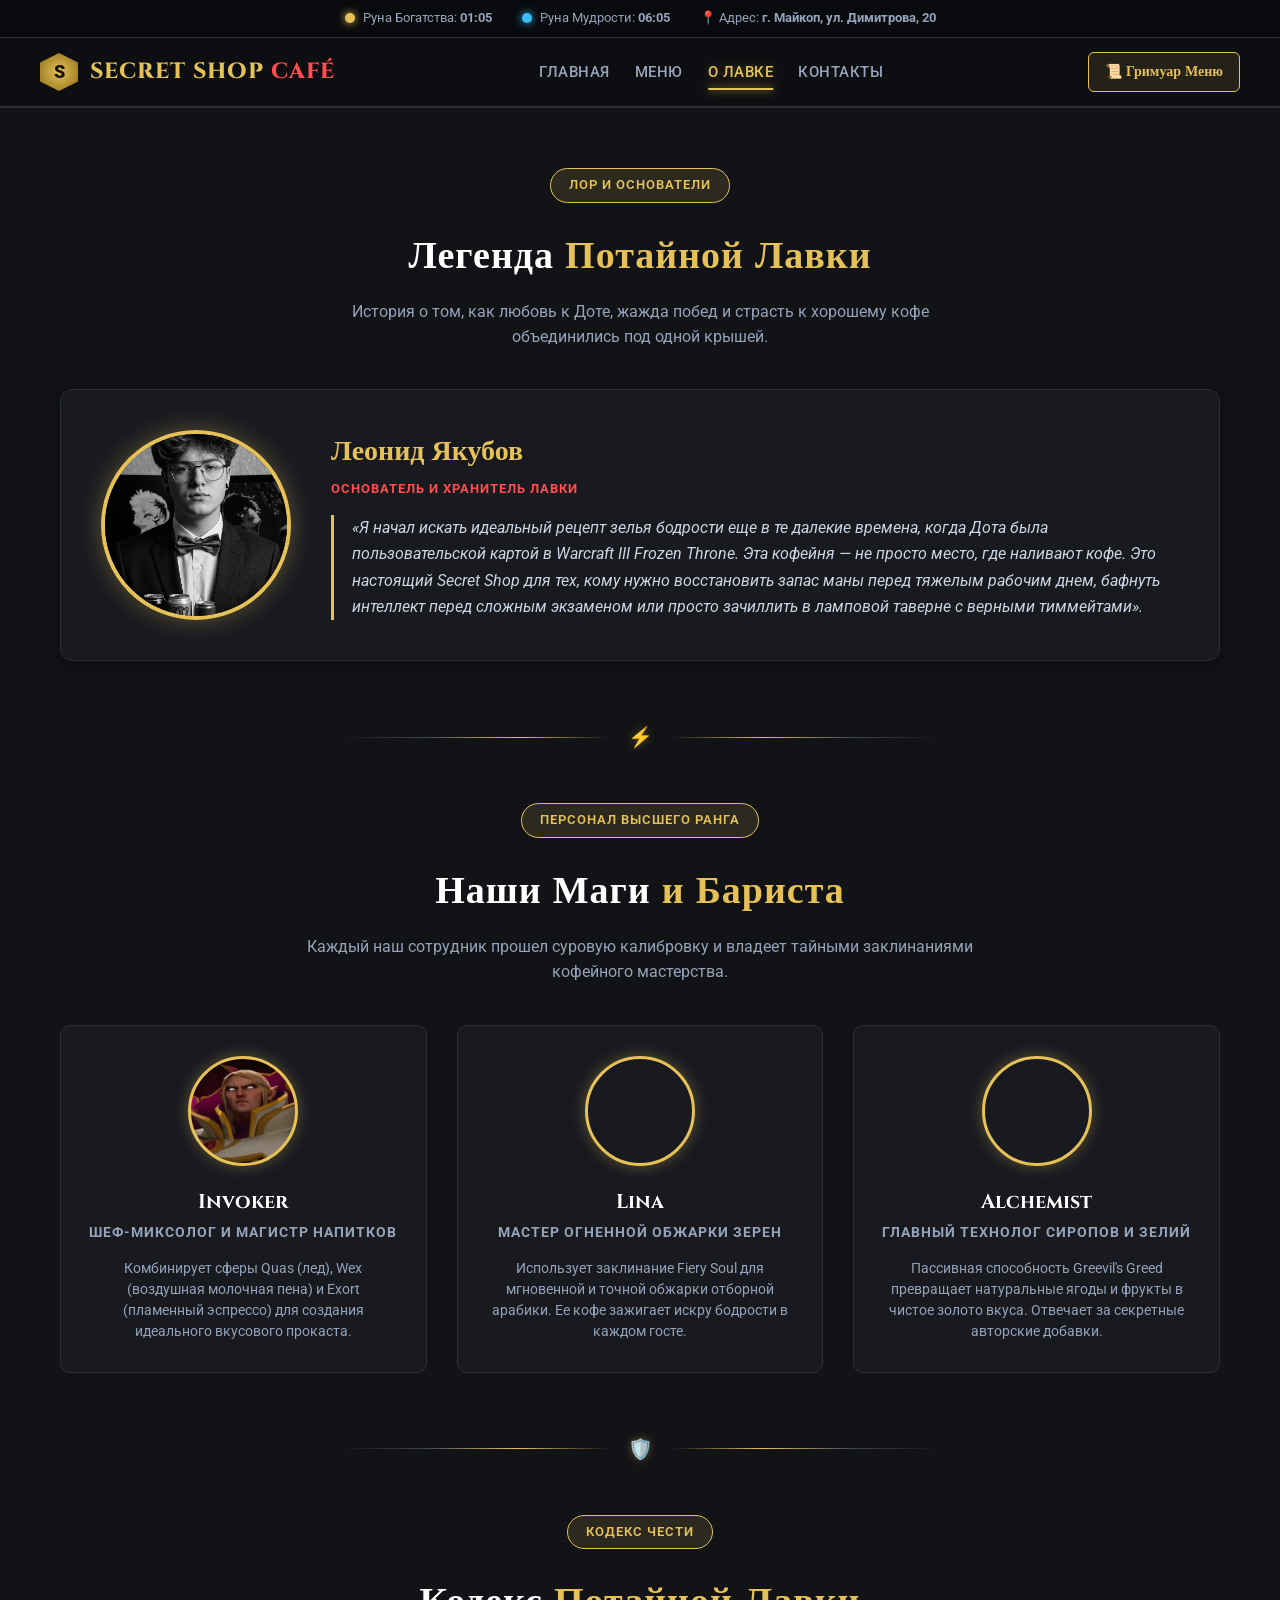
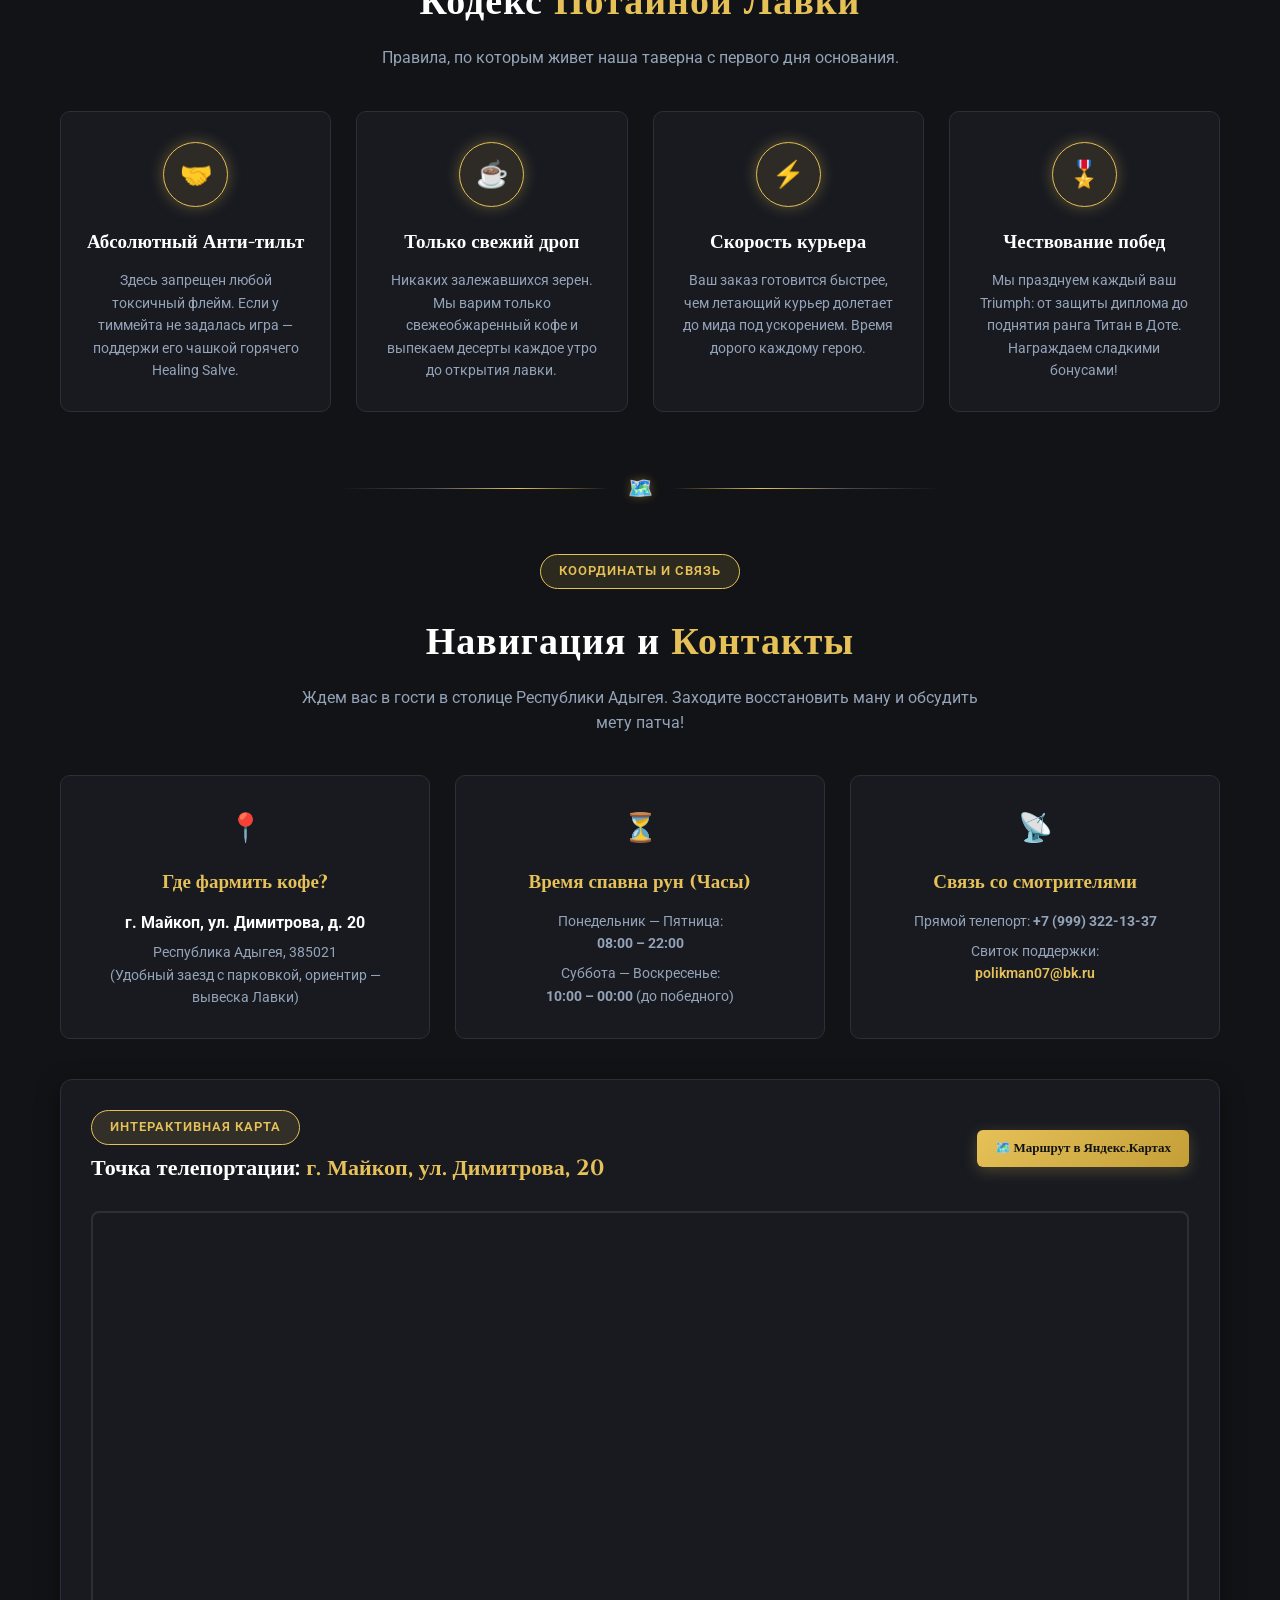
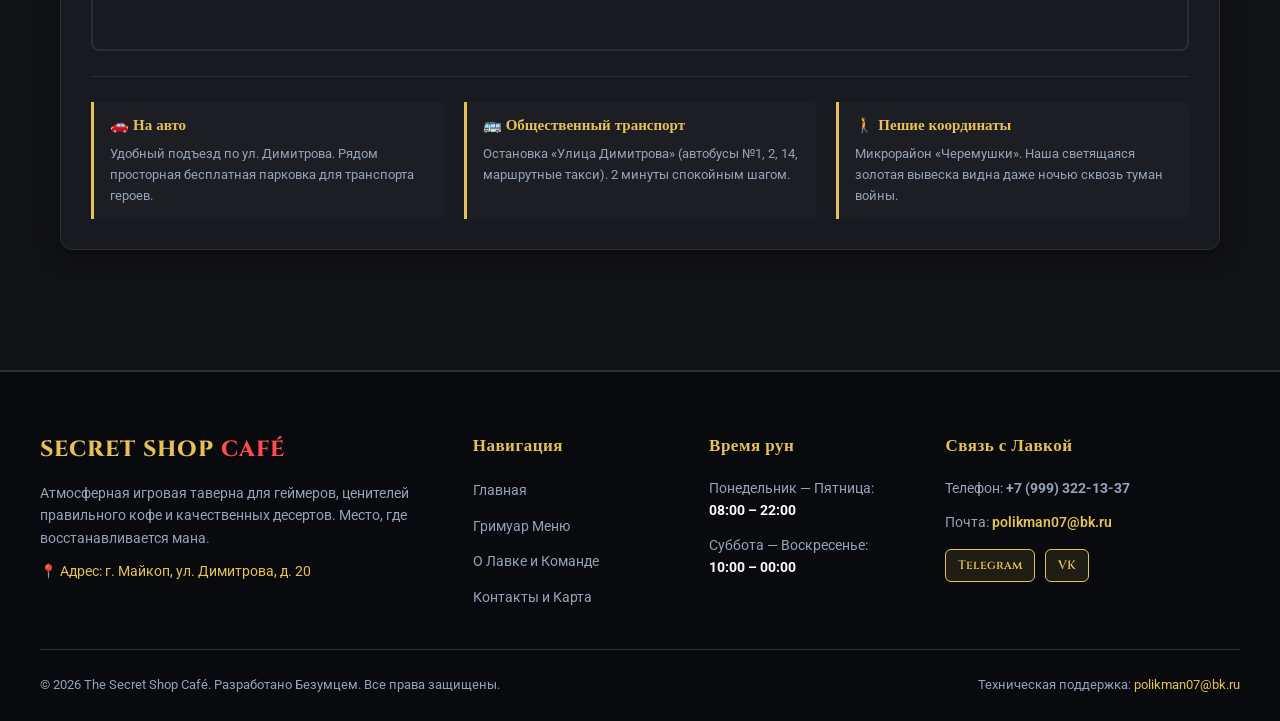
==== commit 77274418: "Add files via upload" ====
--- a/about.html
+++ b/about.html
@@ -4,7 +4,7 @@
     <meta charset="UTF-8">
     <meta name="viewport" content="width=device-width, initial-scale=1.0">
     <title>The Secret Shop Café | О Лавке и Магах</title>
-    <link rel="stylesheet" href="style.css">
+    <link rel="stylesheet" href="style.css?v=3.0">
     <link rel="preconnect" href="https://fonts.googleapis.com">
     <link rel="preconnect" href="https://fonts.gstatic.com" crossorigin>
     <link href="https://fonts.googleapis.com/css2?family=Cinzel:wght@600;700;800;900&family=Roboto:wght@300;400;500;700&display=swap" rel="stylesheet">
--- a/style.css
+++ b/style.css
@@ -1,5 +1,5 @@
 /* ==========================================================================
-   THE SECRET SHOP CAFÉ - ОСНОВНЫЕ СТИЛИ (DOTA 2 THEMED TAVERN)
+   THE SECRET SHOP CAFE - CORE STYLES (DOTA 2 THEME)
    ========================================================================== */
 
 :root {
@@ -40,12 +40,11 @@
     font-family: var(--font-body);
     background-color: var(--bg-main);
     color: var(--text-main);
-    padding-top: 80px;
     line-height: 1.6;
     overflow-x: hidden;
 }
 
-/* Кастомный скроллбар */
+/* Скроллбар */
 ::-webkit-scrollbar {
     width: 10px;
 }
@@ -62,29 +61,69 @@
 }
 
 /* ==========================================================================
+   ТАЙМЕР СПАВНА РУН (ВЕРХНЯЯ СТРОКА)
+   ========================================================================== */
+.rune-timer-bar {
+    background: #090a0d;
+    border-bottom: 1px solid var(--border);
+    padding: 8px 20px;
+    font-size: 13px;
+    display: flex;
+    justify-content: center;
+    align-items: center;
+    gap: 30px;
+    flex-wrap: wrap;
+    color: var(--text-muted);
+    width: 100%;
+}
+
+.rune-item {
+    display: inline-flex;
+    align-items: center;
+    gap: 8px;
+}
+
+.rune-dot {
+    width: 10px;
+    height: 10px;
+    border-radius: 50%;
+    display: inline-block;
+    animation: blink 1.5s infinite;
+}
+
+.rune-dot.bounty { background: #e5c158; box-shadow: 0 0 8px #e5c158; }
+.rune-dot.wisdom { background: #38bdf8; box-shadow: 0 0 8px #38bdf8; }
+
+@keyframes blink {
+    0%, 100% { opacity: 1; }
+    50% { opacity: 0.4; }
+}
+
+/* ==========================================================================
    ШАПКА (HEADER) И НАВИГАЦИЯ
    ========================================================================== */
 .header {
-    background-color: rgba(14, 15, 19, 0.95);
+    background-color: rgba(14, 15, 19, 0.98);
     border-bottom: 2px solid var(--border);
-    padding: 16px 40px;
+    padding: 14px 40px;
     display: flex;
     justify-content: space-between;
     align-items: center;
-    position: fixed;
-    width: 100%;
+    position: sticky;
     top: 0;
-    left: 0;
+    width: 100%;
     z-index: 1000;
     backdrop-filter: blur(12px);
     transition: var(--transition);
 }
 
+.logo,
 .logo-container {
     display: flex;
     align-items: center;
     gap: 12px;
-    text-decoration: none;
+    text-decoration: none !important;
+    color: var(--gold) !important;
 }
 
 .logo-crest {
@@ -100,22 +139,25 @@
     font-size: 18px;
     box-shadow: 0 0 15px var(--gold-glow);
     transition: var(--transition);
+    flex-shrink: 0;
 }
 
 .logo-container:hover .logo-crest {
     transform: rotate(15deg) scale(1.08);
 }
 
-.logo-text {
+.logo-text,
+.logo {
     font-family: var(--font-heading);
     font-size: 22px;
     font-weight: 800;
-    color: var(--gold);
+    color: var(--gold) !important;
     letter-spacing: 1px;
 }
 
-.logo-text span {
-    color: var(--crimson);
+.logo-text span,
+.logo span {
+    color: var(--crimson) !important;
 }
 
 .nav {
@@ -125,8 +167,8 @@
 }
 
 .nav a {
-    color: var(--text-muted);
-    text-decoration: none;
+    color: #94a3b8 !important;
+    text-decoration: none !important;
     font-weight: 500;
     font-size: 15px;
     text-transform: uppercase;
@@ -151,7 +193,7 @@
 
 .nav a:hover,
 .nav a.active {
-    color: var(--gold);
+    color: var(--gold) !important;
     text-shadow: 0 0 10px var(--gold-glow);
 }
 
@@ -169,7 +211,7 @@
 .cart-btn {
     background: rgba(229, 193, 88, 0.1);
     border: 1px solid var(--gold);
-    color: var(--gold);
+    color: var(--gold) !important;
     padding: 8px 16px;
     border-radius: 6px;
     cursor: pointer;
@@ -180,12 +222,12 @@
     align-items: center;
     gap: 8px;
     transition: var(--transition);
-    text-decoration: none;
+    text-decoration: none !important;
 }
 
 .cart-btn:hover {
     background: var(--gold);
-    color: var(--bg-darker);
+    color: var(--bg-darker) !important;
     box-shadow: 0 0 15px var(--gold-glow);
 }
 
@@ -202,9 +244,9 @@
     font-weight: bold;
 }
 
-/* Мобильный бургер */
+/* Мобильный бургер (скрыт на десктопе) */
 .menu-toggle {
-    display: none;
+    display: none !important;
     background: transparent;
     border: none;
     color: var(--gold);
@@ -213,7 +255,7 @@
 }
 
 /* ==========================================================================
-   КНОПКИ И БЕЙДЖИ
+   КНОПКИ
    ========================================================================== */
 .btn {
     display: inline-flex;
@@ -221,9 +263,9 @@
     justify-content: center;
     gap: 10px;
     background: linear-gradient(135deg, #e5c158 0%, #c49f38 100%);
-    color: #121316;
-    padding: 14px 32px;
-    text-decoration: none;
+    color: #121316 !important;
+    padding: 14px 30px;
+    text-decoration: none !important;
     font-family: var(--font-heading);
     font-weight: 700;
     font-size: 15px;
@@ -238,33 +280,20 @@
     background: linear-gradient(135deg, #fff 0%, #e5c158 100%);
     transform: translateY(-2px);
     box-shadow: 0 8px 25px var(--gold-glow);
-    color: #121316;
+    color: #121316 !important;
 }
 
 .btn-secondary {
-    background: transparent;
-    color: var(--text-main);
-    border: 1px solid var(--border-highlight);
+    background: rgba(18, 19, 22, 0.8) !important;
+    color: #fff !important;
+    border: 1px solid var(--gold) !important;
     box-shadow: none;
 }
 
 .btn-secondary:hover {
-    background: rgba(255, 255, 255, 0.05);
-    border-color: var(--gold);
-    color: var(--gold);
+    background: var(--gold) !important;
+    color: #121316 !important;
     box-shadow: 0 0 15px var(--gold-glow);
-}
-
-.btn-crimson {
-    background: linear-gradient(135deg, #ff4c4c 0%, #b82828 100%);
-    color: #fff;
-    box-shadow: 0 4px 15px var(--crimson-glow);
-}
-
-.btn-crimson:hover {
-    background: linear-gradient(135deg, #ff6b6b 0%, #ff4c4c 100%);
-    box-shadow: 0 8px 25px var(--crimson-glow);
-    color: #fff;
 }
 
 .btn-sm {
@@ -313,14 +342,14 @@
    ГЛАВНЫЙ ЭКРАН (HERO)
    ========================================================================== */
 .hero {
-    background: linear-gradient(rgba(10, 11, 14, 0.75), rgba(18, 19, 22, 0.95)), url('cafe-bg.jpg') center/cover no-repeat;
-    min-height: calc(100vh - 80px);
-    display: flex;
-    flex-direction: column;
-    justify-content: center;
-    align-items: center;
-    text-align: center;
-    padding: 60px 20px;
+    background: linear-gradient(rgba(10, 11, 14, 0.75), rgba(18, 19, 22, 0.92)), url('cafe-bg.jpg') center/cover no-repeat;
+    min-height: 80vh;
+    display: flex !important;
+    flex-direction: column !important;
+    justify-content: center !important;
+    align-items: center !important;
+    text-align: center !important;
+    padding: 70px 20px;
     position: relative;
 }
 
@@ -330,13 +359,15 @@
     bottom: 0;
     left: 0;
     width: 100%;
-    height: 120px;
+    height: 90px;
     background: linear-gradient(to top, var(--bg-main), transparent);
     pointer-events: none;
 }
 
 .hero-content {
     max-width: 860px;
+    width: 100%;
+    margin: 0 auto;
     z-index: 2;
     animation: fadeIn 0.8s ease-out;
 }
@@ -359,10 +390,10 @@
 
 .hero-content h1 {
     font-family: var(--font-heading);
-    font-size: clamp(32px, 5vw, 54px);
+    font-size: clamp(32px, 5vw, 52px);
     color: #fff;
     margin-bottom: 20px;
-    line-height: 1.2;
+    line-height: 1.25;
     text-shadow: 0 2px 20px rgba(0, 0, 0, 0.8);
 }
 
@@ -372,10 +403,10 @@
 }
 
 .hero-content p {
-    font-size: clamp(16px, 2vw, 20px);
+    font-size: clamp(16px, 2vw, 19px);
     color: #b0b8c7;
     margin-bottom: 35px;
-    max-width: 700px;
+    max-width: 720px;
     margin-left: auto;
     margin-right: auto;
 }
@@ -383,28 +414,32 @@
 .hero-buttons {
     display: flex;
     flex-wrap: wrap;
+    gap: 16px;
+    justify-content: center;
+    margin-bottom: 10px;
+}
+
+/* Полоса статистики */
+.hero-stats-bar {
+    background: #0e0f13;
+    border-bottom: 1px solid var(--border);
+    padding: 30px 20px;
+}
+
+.hero-stats {
+    display: grid !important;
+    grid-template-columns: repeat(4, 1fr) !important;
     gap: 20px;
-    justify-content: center;
-    margin-bottom: 50px;
-}
-
-/* Статистика на Hero */
-.hero-stats {
-    display: grid;
-    grid-template-columns: repeat(4, 1fr);
-    gap: 20px;
-    max-width: 900px;
-    width: 100%;
-    z-index: 2;
-    margin-top: 20px;
+    max-width: 1100px;
+    width: 100%;
+    margin: 0 auto;
 }
 
 .stat-item {
-    background: rgba(24, 26, 32, 0.8);
+    background: var(--bg-card);
     border: 1px solid var(--border);
-    padding: 18px 15px;
+    padding: 20px 15px;
     border-radius: 8px;
-    backdrop-filter: blur(8px);
     text-align: center;
     transition: var(--transition);
 }
@@ -434,14 +469,14 @@
    СЕКЦИИ И ТИПОГРАФИКА
    ========================================================================== */
 .page-padding {
-    padding: 70px 40px;
+    padding: 60px 40px;
     max-width: 1240px;
     margin: 0 auto;
 }
 
 .section-title {
     font-family: var(--font-heading);
-    font-size: clamp(28px, 4vw, 40px);
+    font-size: clamp(28px, 4vw, 38px);
     text-align: center;
     color: #fff;
     margin-bottom: 12px;
@@ -455,7 +490,7 @@
 .section-subtitle {
     text-align: center;
     color: var(--text-muted);
-    font-size: 16px;
+    font-size: 15.5px;
     max-width: 680px;
     margin: 0 auto 40px;
 }
@@ -506,7 +541,7 @@
 }
 
 .feature-card:hover {
-    transform: translateY(-8px);
+    transform: translateY(-6px);
     border-color: var(--gold);
     box-shadow: 0 12px 30px rgba(0, 0, 0, 0.4), 0 0 20px var(--gold-glow);
 }
@@ -630,7 +665,7 @@
 }
 
 .card:hover {
-    transform: translateY(-8px);
+    transform: translateY(-6px);
     box-shadow: 0 12px 25px rgba(0, 0, 0, 0.5), 0 0 20px var(--gold-glow);
     border-color: var(--gold);
 }
@@ -652,7 +687,7 @@
 }
 
 .card:hover .card-img {
-    transform: scale(1.08);
+    transform: scale(1.06);
 }
 
 .card-badge {
@@ -763,14 +798,8 @@
 }
 
 @keyframes modalFadeIn {
-    from {
-        opacity: 0;
-        transform: translateY(-25px) scale(0.96);
-    }
-    to {
-        opacity: 1;
-        transform: translateY(0) scale(1);
-    }
+    from { opacity: 0; transform: translateY(-20px) scale(0.97); }
+    to { opacity: 1; transform: translateY(0) scale(1); }
 }
 
 .close-btn {
@@ -846,21 +875,18 @@
     display: flex;
     align-items: center;
     gap: 10px;
-    box-shadow: 0 0 12px rgba(74, 222, 128, 0.15);
 }
 
 .modal-buff.mana-buff {
     background: rgba(56, 189, 248, 0.1);
     border-color: rgba(56, 189, 248, 0.4);
     color: var(--mana);
-    box-shadow: 0 0 12px var(--mana-glow);
 }
 
 .modal-buff.crimson-buff {
     background: rgba(255, 76, 76, 0.1);
     border-color: rgba(255, 76, 76, 0.4);
     color: var(--crimson);
-    box-shadow: 0 0 12px var(--crimson-glow);
 }
 
 .modal-footer {
@@ -972,12 +998,8 @@
 }
 
 /* ==========================================================================
-   КОНТАКТЫ, КАРТА (МАЙКОП, ДИМИТРОВА 20) И НАВИГАЦИЯ
-   ========================================================================== */
-.contacts-wrapper {
-    margin-top: 30px;
-}
-
+   КОНТАКТЫ, КАРТА И НАВИГАЦИЯ
+   ========================================================================== */
 .contacts-grid {
     display: grid;
     grid-template-columns: repeat(auto-fit, minmax(250px, 1fr));
@@ -996,7 +1018,7 @@
 
 .contact-card:hover {
     border-color: var(--gold);
-    transform: translateY(-5px);
+    transform: translateY(-4px);
     box-shadow: 0 8px 25px rgba(0, 0, 0, 0.4);
 }
 
@@ -1039,7 +1061,7 @@
     text-decoration: underline;
 }
 
-/* Блок Карты и маршрута */
+/* Карта */
 .map-section {
     background: var(--bg-card);
     border: 1px solid var(--border);
@@ -1112,7 +1134,7 @@
 }
 
 /* ==========================================================================
-   ГАЛЕРЕЯ (GALLERY)
+   ГАЛЕРЕЯ
    ========================================================================== */
 .gallery-grid {
     display: grid;
@@ -1154,7 +1176,7 @@
 }
 
 .gallery-item:hover img {
-    transform: scale(1.1);
+    transform: scale(1.08);
 }
 
 .gallery-item:hover .gallery-overlay {
@@ -1180,7 +1202,7 @@
 }
 
 /* ==========================================================================
-   ФОРМА БРОНИРОВАНИЯ И ЗАКАЗА (FORM)
+   ФОРМА БРОНИРОВАНИЯ И ЗАКАЗА
    ========================================================================== */
 .order-section {
     background: var(--bg-card);
@@ -1267,7 +1289,7 @@
 }
 
 /* ==========================================================================
-   КНОПКИ СОЦСЕТЕЙ (SOCIAL LINKS)
+   СОЦСЕТИ
    ========================================================================== */
 .socials-container {
     display: flex;
@@ -1285,57 +1307,21 @@
     border-radius: 8px;
     background: var(--bg-card);
     border: 1px solid var(--border);
-    color: var(--text-main);
-    text-decoration: none;
+    color: var(--text-main) !important;
+    text-decoration: none !important;
     font-weight: 600;
     font-size: 14px;
     transition: var(--transition);
 }
 
-.social-btn i,
-.social-btn svg {
-    width: 18px;
-    height: 18px;
-    font-size: 18px;
-}
-
-.social-btn.tg:hover {
-    border-color: #229ED9;
-    color: #229ED9;
-    box-shadow: 0 0 15px rgba(34, 158, 217, 0.4);
-    transform: translateY(-3px);
-}
-
-.social-btn.vk:hover {
-    border-color: #0077FF;
-    color: #0077FF;
-    box-shadow: 0 0 15px rgba(0, 119, 255, 0.4);
-    transform: translateY(-3px);
-}
-
-.social-btn.discord:hover {
-    border-color: #5865F2;
-    color: #5865F2;
-    box-shadow: 0 0 15px rgba(88, 101, 242, 0.4);
-    transform: translateY(-3px);
-}
-
-.social-btn.steam:hover {
-    border-color: #66c0f4;
-    color: #66c0f4;
-    box-shadow: 0 0 15px rgba(102, 192, 244, 0.4);
-    transform: translateY(-3px);
-}
-
-.social-btn.yt:hover {
-    border-color: #FF0000;
-    color: #FF0000;
-    box-shadow: 0 0 15px rgba(255, 0, 0, 0.4);
-    transform: translateY(-3px);
-}
-
-/* ==========================================================================
-   КАСТОМНЫЙ HTML / ZERO-БЛОК: АЛХИМИЧЕСКИЙ КОНСТРУКТОР ЗЕЛИЙ
+.social-btn.tg:hover { border-color: #229ED9; color: #229ED9 !important; }
+.social-btn.vk:hover { border-color: #0077FF; color: #0077FF !important; }
+.social-btn.discord:hover { border-color: #5865F2; color: #5865F2 !important; }
+.social-btn.steam:hover { border-color: #66c0f4; color: #66c0f4 !important; }
+.social-btn.yt:hover { border-color: #FF0000; color: #FF0000 !important; }
+
+/* ==========================================================================
+   ZERO-BLOCK: АЛХИМИЧЕСКИЙ КОНСТРУКТОР ЗЕЛИЙ
    ========================================================================== */
 .custom-potion-lab {
     background: linear-gradient(145deg, #181a22 0%, #111217 100%);
@@ -1392,7 +1378,6 @@
 .flask-svg {
     width: 100%;
     height: 100%;
-    filter: drop-shadow(0 0 20px var(--potion-glow, rgba(56, 189, 248, 0.5)));
     transition: filter 0.5s ease;
 }
 
@@ -1419,44 +1404,6 @@
 }
 
 /* ==========================================================================
-   ТАЙМЕР СПАВНА РУН (LIVE RUNES TICKER)
-   ========================================================================== */
-.rune-timer-bar {
-    background: rgba(20, 22, 28, 0.95);
-    border-bottom: 1px solid var(--border);
-    padding: 8px 20px;
-    font-size: 13px;
-    display: flex;
-    justify-content: center;
-    align-items: center;
-    gap: 30px;
-    flex-wrap: wrap;
-    color: var(--text-muted);
-}
-
-.rune-item {
-    display: inline-flex;
-    align-items: center;
-    gap: 8px;
-}
-
-.rune-dot {
-    width: 10px;
-    height: 10px;
-    border-radius: 50%;
-    display: inline-block;
-    animation: blink 1.5s infinite;
-}
-
-.rune-dot.bounty { background: #e5c158; box-shadow: 0 0 8px #e5c158; }
-.rune-dot.wisdom { background: #38bdf8; box-shadow: 0 0 8px #38bdf8; }
-
-@keyframes blink {
-    0%, 100% { opacity: 1; }
-    50% { opacity: 0.4; }
-}
-
-/* ==========================================================================
    ПОДВАЛ (FOOTER)
    ========================================================================== */
 .footer {
@@ -1464,7 +1411,7 @@
     border-top: 2px solid var(--border);
     padding: 60px 40px 25px;
     color: var(--text-muted);
-    margin-top: 80px;
+    margin-top: 60px;
 }
 
 .footer-top {
@@ -1497,14 +1444,14 @@
 }
 
 .footer-links a {
-    color: var(--text-muted);
-    text-decoration: none;
+    color: var(--text-muted) !important;
+    text-decoration: none !important;
     font-size: 14px;
     transition: var(--transition);
 }
 
 .footer-links a:hover {
-    color: var(--gold);
+    color: var(--gold) !important;
     padding-left: 5px;
 }
 
@@ -1527,100 +1474,46 @@
 }
 
 /* ==========================================================================
-   АДАПТИВНОСТЬ (RESPONSIVE MEDIA QUERIES)
+   АДАПТИВНОСТЬ
    ========================================================================== */
 @media (max-width: 992px) {
-    .header {
-        padding: 14px 20px;
-    }
-    .page-padding {
-        padding: 50px 20px;
-    }
-    .hero-stats {
-        grid-template-columns: repeat(2, 1fr);
-    }
-    .footer-top {
-        grid-template-columns: 1fr 1fr;
-    }
-    .potion-lab-grid {
-        grid-template-columns: 1fr;
-    }
-    .owner-container {
-        flex-direction: column;
-        text-align: center;
-        gap: 25px;
-        padding: 30px 20px;
-    }
-    .lore-text {
-        border-left: none;
-        border-top: 2px solid var(--gold);
-        padding-left: 0;
-        padding-top: 15px;
-    }
+    .header { padding: 12px 20px; }
+    .page-padding { padding: 50px 20px; }
+    .hero-stats { grid-template-columns: repeat(2, 1fr) !important; }
+    .footer-top { grid-template-columns: 1fr 1fr; }
+    .potion-lab-grid { grid-template-columns: 1fr; }
+    .owner-container { flex-direction: column; text-align: center; gap: 25px; padding: 30px 20px; }
+    .lore-text { border-left: none; border-top: 2px solid var(--gold); padding-left: 0; padding-top: 15px; }
 }
 
 @media (max-width: 768px) {
-    body {
-        padding-top: 70px;
-    }
-    .menu-toggle {
-        display: block;
-    }
+    .menu-toggle { display: block !important; }
     .nav {
         position: fixed;
-        top: 70px;
+        top: 60px;
         left: -100%;
         width: 100%;
-        height: calc(100vh - 70px);
+        height: calc(100vh - 60px);
         background: rgba(14, 15, 19, 0.98);
         backdrop-filter: blur(15px);
         flex-direction: column;
         justify-content: center;
-        gap: 30px;
+        gap: 25px;
         transition: 0.4s ease;
         z-index: 999;
     }
-    .nav.open {
-        left: 0;
-    }
-    .nav a {
-        font-size: 20px;
-    }
-    .hero-buttons {
-        flex-direction: column;
-        width: 100%;
-    }
-    .hero-buttons .btn {
-        width: 100%;
-    }
-    .order-form {
-        grid-template-columns: 1fr;
-    }
-    .form-group.full-width {
-        grid-column: span 1;
-    }
-    .form-submit-wrap {
-        grid-column: span 1;
-    }
-    .footer-top {
-        grid-template-columns: 1fr;
-    }
-    .footer-bottom {
-        flex-direction: column;
-        text-align: center;
-    }
+    .nav.open { left: 0; }
+    .nav a { font-size: 20px; }
+    .hero-buttons { flex-direction: column; width: 100%; }
+    .hero-buttons .btn { width: 100%; }
+    .order-form { grid-template-columns: 1fr; }
+    .form-group.full-width { grid-column: span 1; }
+    .form-submit-wrap { grid-column: span 1; }
+    .footer-top { grid-template-columns: 1fr; }
+    .footer-bottom { flex-direction: column; text-align: center; }
 }
 
 @media (max-width: 480px) {
-    .hero-stats {
-        grid-template-columns: 1fr;
-    }
-    .grid-container {
-        grid-template-columns: 1fr;
-    }
-    .card-footer {
-        flex-direction: column;
-        gap: 12px;
-        align-items: flex-start;
-    }
-}
+    .hero-stats { grid-template-columns: 1fr !important; }
+    .grid-container { grid-template-columns: 1fr; }
+}
